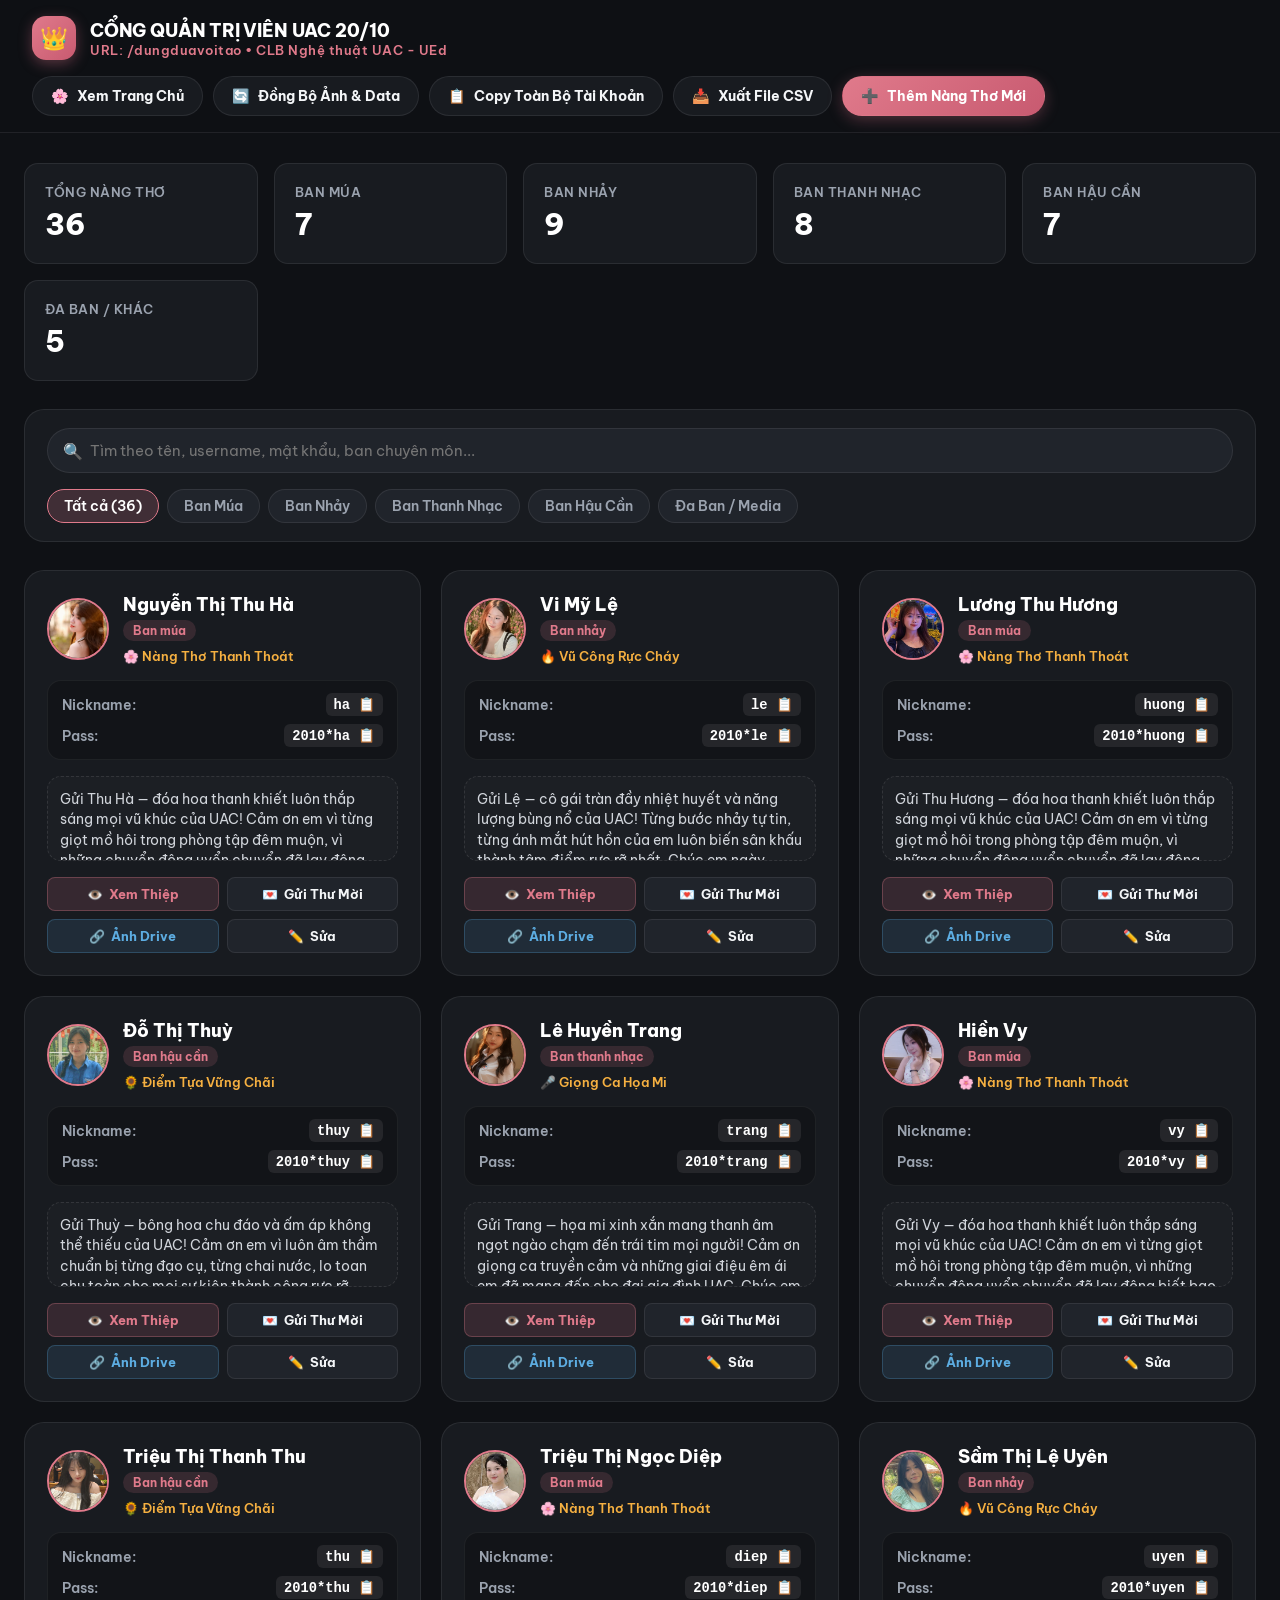
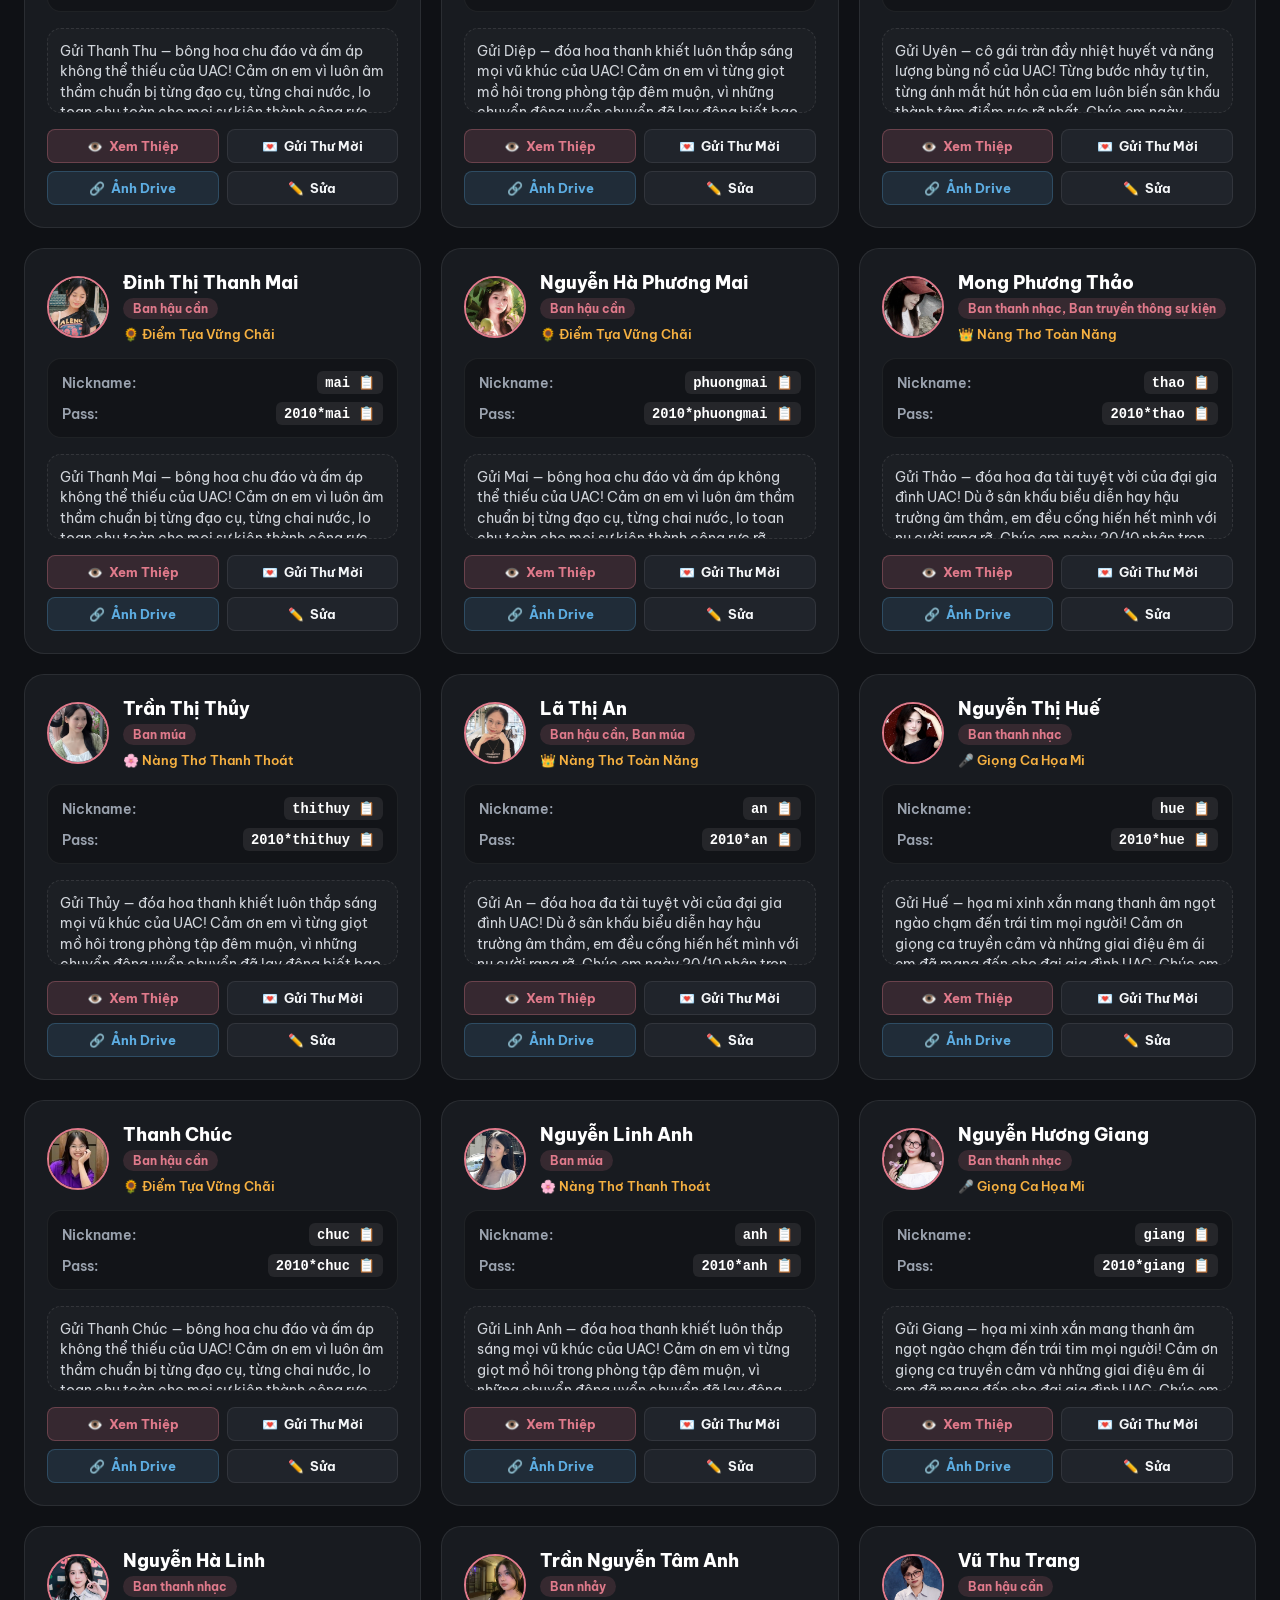
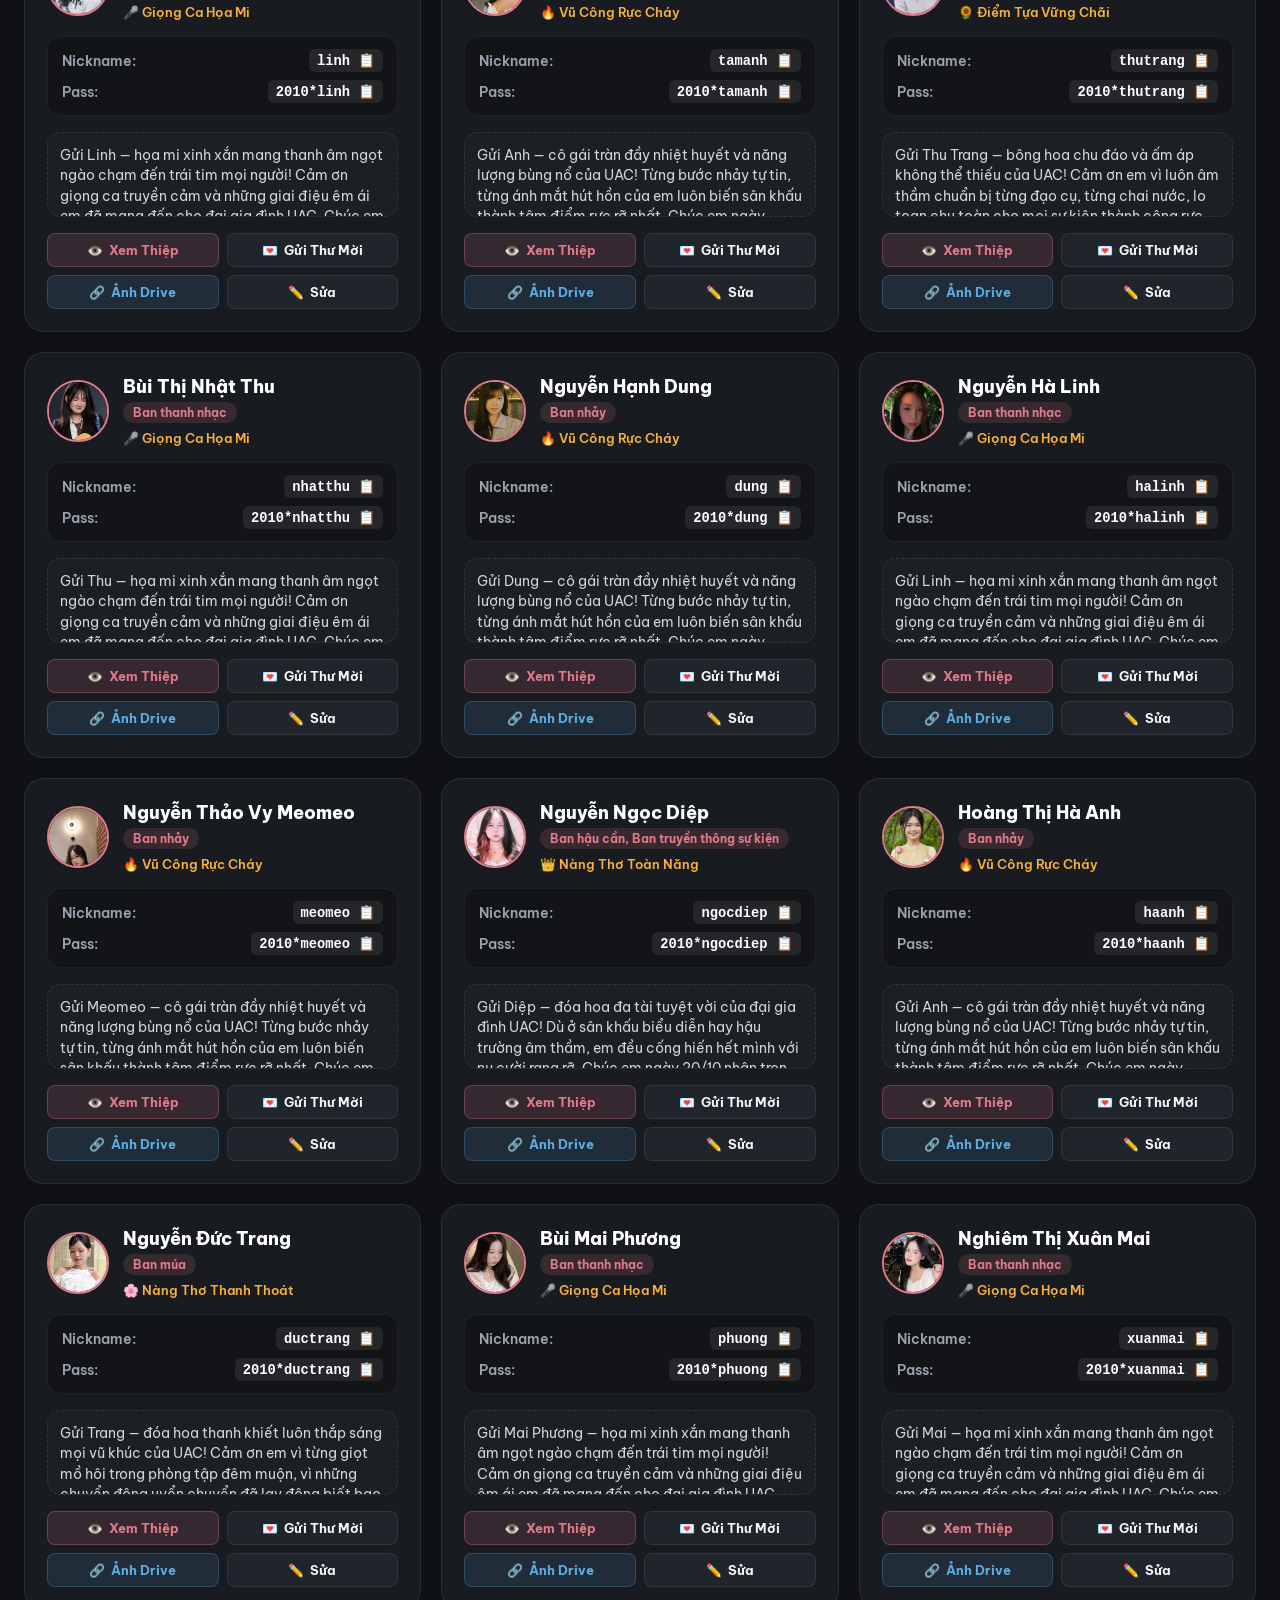
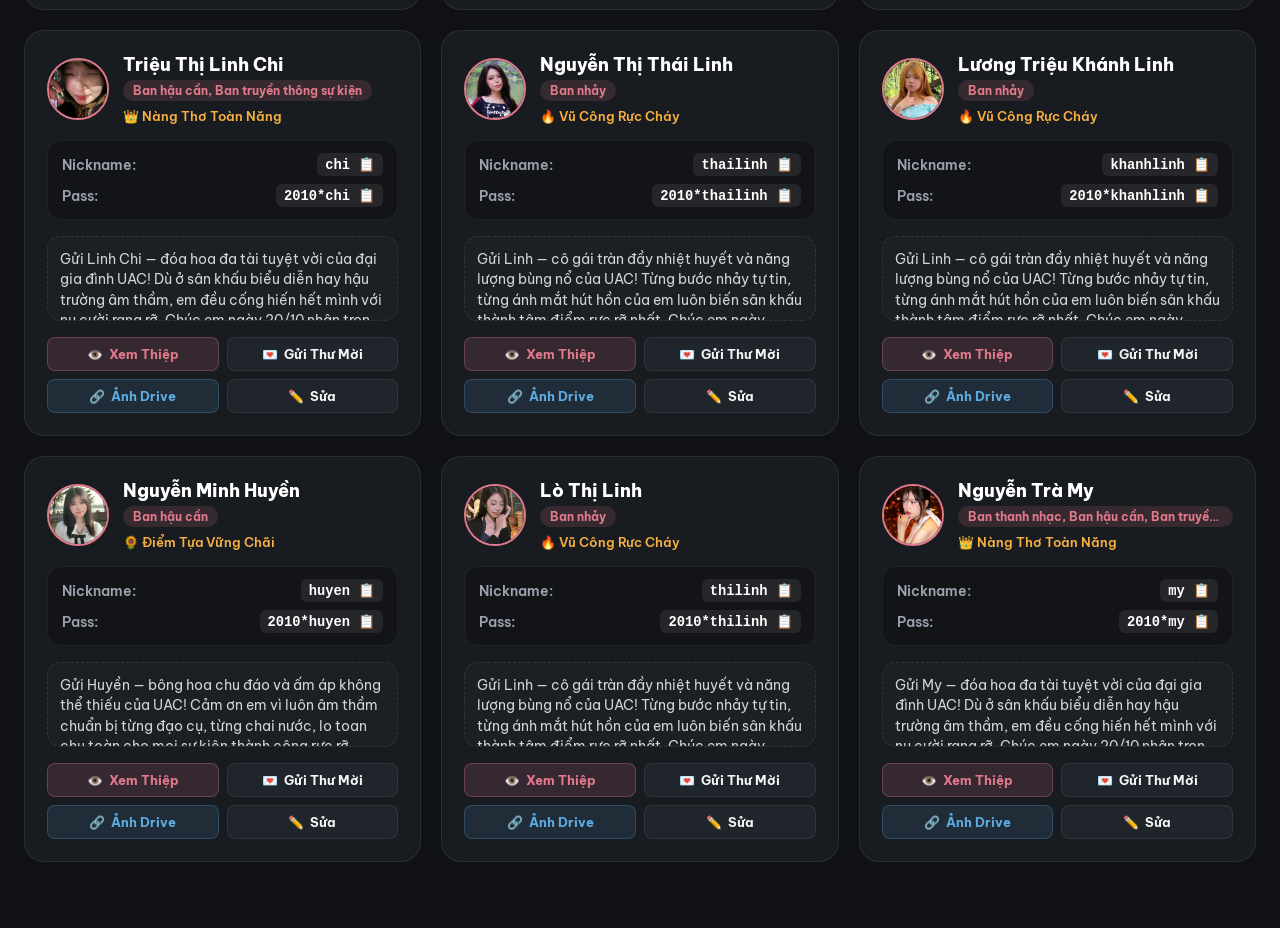
==== dungduavoitao/index.html @ bdd134ae "upload" ====
<!DOCTYPE html>
<html lang="vi">
<head>
  <meta charset="UTF-8">
  <meta name="viewport" content="width=device-width, initial-scale=1.0">
  <title>Admin Portal • Quản Lý Tài Khoản 20/10 UAC — /dungduavoitao 👑</title>
  
  <!-- Favicon -->
  <link rel="icon" href="data:image/svg+xml,<svg xmlns=%22http://www.w3.org/2000/svg%22 viewBox=%220 0 100 100%22><text y=%22.9em%22 font-size=%2290%22>👑</text></svg>">
  
  <!-- Fonts: Be Vietnam Pro & Plus Jakarta Sans -->
  <link rel="preconnect" href="https://fonts.googleapis.com">
  <link rel="preconnect" href="https://fonts.gstatic.com" crossorigin>
  <link href="https://fonts.googleapis.com/css2?family=Be+Vietnam+Pro:ital,wght@0,300;0,400;0,500;0,600;0,700;0,800;0,900;1,400;1,600&family=Plus+Jakarta+Sans:wght@300;400;500;600;700;800&display=swap" rel="stylesheet">
  
  <style>
    @font-face {
      font-family: 'Plus Jakarta Sans';
      font-style: normal;
      font-weight: 100 900;
      font-display: swap;
      src: url('/assets/fonts/PlusJakartaSans-Variable.ttf') format('truetype');
    }

    :root {
      --bg-body: #0F1115;
      --bg-surface: #181B20;
      --bg-card: #20242B;
      --bg-card-hover: #262B34;
      --border-color: rgba(255, 255, 255, 0.08);
      --border-focus: #E07A8B;
      
      --pink-primary: #E07A8B;
      --pink-hover: #D06577;
      --pink-light: #FCEBED;
      --rose-deep: #C85A70;
      --green-sprout: #88D49E;
      --gold: #F5B041;
      --blue-accent: #5DADE2;
      
      --text-main: #F4F6F8;
      --text-muted: #9BA3AF;
      --text-dark: #4A3E3D;
      
      --radius-sm: 8px;
      --radius-md: 14px;
      --radius-lg: 20px;
      --radius-full: 9999px;
      
      --shadow-card: 0 10px 25px -5px rgba(0, 0, 0, 0.3), 0 1px 3px rgba(0, 0, 0, 0.1);
      --transition: all 0.25s cubic-bezier(0.16, 1, 0.3, 1);
    }

    * {
      box-sizing: border-box;
      margin: 0;
      padding: 0;
      font-family: 'Be Vietnam Pro', 'Plus Jakarta Sans', sans-serif;
    }

    body {
      background-color: var(--bg-body);
      color: var(--text-main);
      min-height: 100vh;
      padding-bottom: 60px;
    }

    /* Top Navigation Bar */
    .admin-nav {
      position: sticky;
      top: 0;
      z-index: 100;
      background: rgba(15, 17, 21, 0.88);
      backdrop-filter: blur(16px);
      -webkit-backdrop-filter: blur(16px);
      border-bottom: 1px solid var(--border-color);
      padding: 16px 32px;
      display: flex;
      justify-content: space-between;
      align-items: center;
      flex-wrap: wrap;
      gap: 16px;
    }

    .brand-group {
      display: flex;
      align-items: center;
      gap: 14px;
    }

    .brand-badge {
      width: 44px;
      height: 44px;
      border-radius: var(--radius-md);
      background: linear-gradient(135deg, #E07A8B, #C85A70);
      display: flex;
      align-items: center;
      justify-content: center;
      font-size: 1.4rem;
      box-shadow: 0 4px 14px rgba(224, 122, 139, 0.35);
    }

    .brand-title {
      font-size: 1.15rem;
      font-weight: 800;
      letter-spacing: -0.01em;
      color: #FFFFFF;
    }

    .brand-route {
      font-size: 0.8rem;
      color: var(--pink-primary);
      font-weight: 600;
      letter-spacing: 0.5px;
    }

    .nav-actions {
      display: flex;
      align-items: center;
      gap: 10px;
      flex-wrap: wrap;
    }

    .btn {
      padding: 10px 18px;
      border-radius: var(--radius-full);
      font-size: 0.88rem;
      font-weight: 700;
      cursor: pointer;
      display: inline-flex;
      align-items: center;
      gap: 8px;
      border: 1px solid transparent;
      transition: var(--transition);
      text-decoration: none;
    }

    .btn-primary {
      background: linear-gradient(135deg, var(--pink-primary), var(--rose-deep));
      color: #FFFFFF;
      box-shadow: 0 4px 15px rgba(224, 122, 139, 0.3);
    }
    .btn-primary:hover {
      transform: translateY(-2px);
      box-shadow: 0 6px 20px rgba(224, 122, 139, 0.45);
    }

    .btn-secondary {
      background: var(--bg-surface);
      color: var(--text-main);
      border-color: var(--border-color);
    }
    .btn-secondary:hover {
      background: var(--bg-card);
      border-color: rgba(255, 255, 255, 0.2);
    }

    .btn-success {
      background: rgba(136, 212, 158, 0.15);
      color: var(--green-sprout);
      border-color: rgba(136, 212, 158, 0.35);
    }
    .btn-success:hover {
      background: rgba(136, 212, 158, 0.25);
    }

    /* Container */
    .container {
      max-width: 1400px;
      margin: 0 auto;
      padding: 30px 24px;
    }

    /* Stat Cards Banner */
    .stats-grid {
      display: grid;
      grid-template-columns: repeat(auto-fit, minmax(200px, 1fr));
      gap: 16px;
      margin-bottom: 28px;
    }

    .stat-card {
      background: var(--bg-surface);
      border: 1px solid var(--border-color);
      border-radius: var(--radius-md);
      padding: 20px;
      display: flex;
      flex-direction: column;
      gap: 6px;
      transition: var(--transition);
    }
    .stat-card:hover {
      border-color: rgba(224, 122, 139, 0.3);
      transform: translateY(-2px);
    }

    .stat-label {
      font-size: 0.82rem;
      font-weight: 600;
      color: var(--text-muted);
      text-transform: uppercase;
      letter-spacing: 0.5px;
    }

    .stat-value {
      font-size: 1.8rem;
      font-weight: 800;
      color: #FFFFFF;
    }

    /* Filter & Search Bar */
    .toolbar {
      background: var(--bg-surface);
      border: 1px solid var(--border-color);
      border-radius: var(--radius-lg);
      padding: 18px 22px;
      margin-bottom: 28px;
      display: flex;
      flex-direction: column;
      gap: 16px;
    }

    .toolbar-row {
      display: flex;
      gap: 16px;
      align-items: center;
      flex-wrap: wrap;
    }

    .search-box {
      flex: 1;
      min-width: 260px;
      position: relative;
    }

    .search-box input {
      width: 100%;
      background: var(--bg-card);
      border: 1px solid var(--border-color);
      padding: 12px 18px 12px 42px;
      border-radius: var(--radius-full);
      color: #FFFFFF;
      font-size: 0.95rem;
      outline: none;
      transition: var(--transition);
    }
    .search-box input:focus {
      border-color: var(--pink-primary);
      box-shadow: 0 0 0 3px rgba(224, 122, 139, 0.18);
    }
    .search-icon {
      position: absolute;
      left: 16px;
      top: 50%;
      transform: translateY(-50%);
      color: var(--text-muted);
    }

    .filter-pills {
      display: flex;
      gap: 8px;
      flex-wrap: wrap;
    }

    .filter-pill {
      background: var(--bg-card);
      border: 1px solid var(--border-color);
      color: var(--text-muted);
      padding: 7px 16px;
      border-radius: var(--radius-full);
      font-size: 0.85rem;
      font-weight: 600;
      cursor: pointer;
      transition: var(--transition);
    }
    .filter-pill:hover, .filter-pill.active {
      background: rgba(224, 122, 139, 0.2);
      border-color: var(--pink-primary);
      color: #FFFFFF;
    }

    /* Members Grid */
    .members-grid {
      display: grid;
      grid-template-columns: repeat(auto-fill, minmax(360px, 1fr));
      gap: 20px;
    }

    .member-card {
      background: var(--bg-surface);
      border: 1px solid var(--border-color);
      border-radius: var(--radius-lg);
      padding: 22px;
      display: flex;
      flex-direction: column;
      gap: 16px;
      transition: var(--transition);
      position: relative;
      overflow: hidden;
    }
    .member-card:hover {
      border-color: rgba(224, 122, 139, 0.35);
      background: var(--bg-card);
      transform: translateY(-3px);
      box-shadow: var(--shadow-card);
    }

    .card-top {
      display: flex;
      gap: 14px;
      align-items: center;
    }

    .member-avatar {
      width: 62px;
      height: 62px;
      border-radius: 50%;
      object-fit: cover;
      border: 2px solid var(--pink-primary);
      background: #252830;
      flex-shrink: 0;
    }

    .card-meta {
      flex: 1;
      min-width: 0;
    }

    .member-name {
      font-size: 1.1rem;
      font-weight: 800;
      color: #FFFFFF;
      white-space: nowrap;
      overflow: hidden;
      text-overflow: ellipsis;
    }

    .member-dept-tag {
      display: inline-block;
      font-size: 0.76rem;
      font-weight: 700;
      background: rgba(224, 122, 139, 0.15);
      color: var(--pink-primary);
      padding: 3px 10px;
      border-radius: var(--radius-full);
      margin-top: 4px;
      max-width: 100%;
      white-space: nowrap;
      overflow: hidden;
      text-overflow: ellipsis;
    }

    .member-badge-tag {
      font-size: 0.8rem;
      color: var(--gold);
      font-weight: 600;
      margin-top: 3px;
    }

    /* Account Credential Box */
    .cred-box {
      background: rgba(0, 0, 0, 0.25);
      border: 1px solid rgba(255, 255, 255, 0.06);
      border-radius: var(--radius-md);
      padding: 12px 14px;
      display: flex;
      flex-direction: column;
      gap: 8px;
    }

    .cred-row {
      display: flex;
      justify-content: space-between;
      align-items: center;
      font-size: 0.86rem;
    }

    .cred-label {
      color: var(--text-muted);
      font-weight: 600;
    }

    .cred-val {
      font-family: monospace;
      font-weight: 700;
      color: #FFFFFF;
      background: rgba(255, 255, 255, 0.08);
      padding: 3px 8px;
      border-radius: 6px;
      display: flex;
      align-items: center;
      gap: 6px;
      cursor: pointer;
    }
    .cred-val:hover {
      background: rgba(224, 122, 139, 0.25);
      color: var(--pink-primary);
    }

    /* Wish Box */
    .wish-box {
      font-size: 0.85rem;
      line-height: 1.5;
      color: #D1D5DB;
      background: rgba(255, 255, 255, 0.02);
      border: 1px dashed rgba(255, 255, 255, 0.1);
      border-radius: var(--radius-md);
      padding: 12px;
      max-height: 85px;
      overflow-y: auto;
    }

    /* Card Actions */
    .card-actions {
      display: grid;
      grid-template-columns: 1fr 1fr;
      gap: 8px;
      margin-top: auto;
    }

    .btn-action {
      padding: 8px 12px;
      border-radius: var(--radius-sm);
      font-size: 0.8rem;
      font-weight: 700;
      border: 1px solid var(--border-color);
      background: var(--bg-card);
      color: var(--text-main);
      cursor: pointer;
      display: flex;
      align-items: center;
      justify-content: center;
      gap: 6px;
      transition: var(--transition);
      text-decoration: none;
    }
    .btn-action:hover {
      border-color: rgba(255, 255, 255, 0.25);
      background: rgba(255, 255, 255, 0.08);
    }

    .btn-action-preview {
      background: rgba(224, 122, 139, 0.15);
      color: var(--pink-primary);
      border-color: rgba(224, 122, 139, 0.3);
    }
    .btn-action-preview:hover {
      background: rgba(224, 122, 139, 0.25);
    }

    .btn-action-drive {
      background: rgba(93, 173, 226, 0.12);
      color: var(--blue-accent);
      border-color: rgba(93, 173, 226, 0.25);
    }
    .btn-action-drive:hover {
      background: rgba(93, 173, 226, 0.25);
    }

    /* Modal Styling */
    .modal-backdrop {
      position: fixed;
      inset: 0;
      background: rgba(0, 0, 0, 0.75);
      backdrop-filter: blur(8px);
      z-index: 1000;
      display: none;
      align-items: center;
      justify-content: center;
      padding: 20px;
    }
    .modal-backdrop.active {
      display: flex;
    }

    .modal-content {
      background: var(--bg-surface);
      border: 1px solid var(--border-color);
      border-radius: var(--radius-lg);
      padding: 28px;
      max-width: 650px;
      width: 100%;
      max-height: 90vh;
      overflow-y: auto;
      box-shadow: 0 25px 60px rgba(0, 0, 0, 0.5);
    }

    .modal-header {
      display: flex;
      justify-content: space-between;
      align-items: center;
      margin-bottom: 20px;
      border-bottom: 1px solid var(--border-color);
      padding-bottom: 12px;
    }

    .modal-title {
      font-size: 1.25rem;
      font-weight: 800;
      color: #FFFFFF;
    }

    .modal-close {
      background: none;
      border: none;
      font-size: 1.5rem;
      color: var(--text-muted);
      cursor: pointer;
    }
    .modal-close:hover { color: #FFFFFF; }

    .form-group {
      margin-bottom: 16px;
    }

    .form-label {
      display: block;
      font-size: 0.85rem;
      font-weight: 700;
      color: var(--text-muted);
      margin-bottom: 6px;
    }

    .form-input, .form-textarea {
      width: 100%;
      background: var(--bg-card);
      border: 1px solid var(--border-color);
      padding: 10px 14px;
      border-radius: var(--radius-sm);
      color: #FFFFFF;
      font-size: 0.92rem;
      outline: none;
    }
    .form-input:focus, .form-textarea:focus {
      border-color: var(--pink-primary);
    }
    .form-textarea {
      min-height: 90px;
      resize: vertical;
    }

    .form-actions {
      display: flex;
      justify-content: flex-end;
      gap: 12px;
      margin-top: 24px;
    }

    /* Toast notification */
    .toast {
      position: fixed;
      bottom: 24px;
      right: 24px;
      background: #10B981;
      color: #FFFFFF;
      padding: 14px 22px;
      border-radius: var(--radius-full);
      font-weight: 700;
      font-size: 0.92rem;
      box-shadow: 0 10px 30px rgba(16, 185, 129, 0.4);
      display: flex;
      align-items: center;
      gap: 8px;
      z-index: 2000;
      transform: translateY(100px);
      opacity: 0;
      transition: all 0.3s cubic-bezier(0.34, 1.56, 0.64, 1);
    }
    .toast.active {
      transform: translateY(0);
      opacity: 1;
    }

    @media (max-width: 768px) {
      .admin-nav { padding: 16px; }
      .members-grid { grid-template-columns: 1fr; }
      .stats-grid { grid-template-columns: 1fr 1fr; }
    }
  </style>
</head>
<body>

  <!-- Top Admin Navbar -->
  <header class="admin-nav">
    <div class="brand-group">
      <div class="brand-badge">👑</div>
      <div>
        <div class="brand-title">CỔNG QUẢN TRỊ VIÊN UAC 20/10</div>
        <div class="brand-route">URL: /dungduavoitao • CLB Nghệ thuật UAC - UEd</div>
      </div>
    </div>

    <div class="nav-actions">
      <a href="/index.html" class="btn btn-secondary" target="_blank">
        <span>🌸</span> Xem Trang Chủ
      </a>
      <button class="btn btn-secondary" onclick="resetToOriginalData()" title="Lấy lại danh sách và ảnh chân dung mới nhất từ hệ thống">
        <span>🔄</span> Đồng Bộ Ảnh & Data
      </button>
      <button class="btn btn-secondary" id="btnExportAllMsgs">
        <span>📋</span> Copy Toàn Bộ Tài Khoản
      </button>
      <button class="btn btn-secondary" id="btnExportCSV">
        <span>📥</span> Xuất File CSV
      </button>
      <button class="btn btn-primary" id="btnAddNew">
        <span>➕</span> Thêm Nàng Thơ Mới
      </button>
    </div>
  </header>

  <!-- Main Container -->
  <main class="container">

    <!-- Stat Metrics -->
    <div class="stats-grid">
      <div class="stat-card">
        <span class="stat-label">Tổng Nàng Thơ</span>
        <span class="stat-value" id="statTotal">36</span>
      </div>
      <div class="stat-card">
        <span class="stat-label">Ban Múa</span>
        <span class="stat-value" id="statMua">0</span>
      </div>
      <div class="stat-card">
        <span class="stat-label">Ban Nhảy</span>
        <span class="stat-value" id="statNhay">0</span>
      </div>
      <div class="stat-card">
        <span class="stat-label">Ban Thanh Nhạc</span>
        <span class="stat-value" id="statNhac">0</span>
      </div>
      <div class="stat-card">
        <span class="stat-label">Ban Hậu Cần</span>
        <span class="stat-value" id="statHauCan">0</span>
      </div>
      <div class="stat-card">
        <span class="stat-label">Đa Ban / Khác</span>
        <span class="stat-value" id="statDaBan">0</span>
      </div>
    </div>

    <!-- Toolbar: Search & Filter -->
    <div class="toolbar">
      <div class="toolbar-row">
        <div class="search-box">
          <span class="search-icon">🔍</span>
          <input type="text" id="searchInput" placeholder="Tìm theo tên, username, mật khẩu, ban chuyên môn...">
        </div>
      </div>
      <div class="filter-pills" id="filterPills">
        <button class="filter-pill active" data-filter="all">Tất cả (<span id="pillCountAll">36</span>)</button>
        <button class="filter-pill" data-filter="múa">Ban Múa</button>
        <button class="filter-pill" data-filter="nhảy">Ban Nhảy</button>
        <button class="filter-pill" data-filter="thanh nhạc">Ban Thanh Nhạc</button>
        <button class="filter-pill" data-filter="hậu cần">Ban Hậu Cần</button>
        <button class="filter-pill" data-filter="đa ban">Đa Ban / Media</button>
      </div>
    </div>

    <!-- Member Cards Grid -->
    <div class="members-grid" id="membersGrid">
      <!-- Generated via JS -->
    </div>

  </main>

  <!-- Edit / Add Modal -->
  <div class="modal-backdrop" id="editModal">
    <div class="modal-content">
      <div class="modal-header">
        <h3 class="modal-title" id="modalTitle">Chỉnh Sửa Nàng Thơ</h3>
        <button class="modal-close" id="modalCloseBtn">&times;</button>
      </div>
      <form id="memberForm">
        <input type="hidden" id="editId">
        
        <div class="form-group">
          <label class="form-label">Họ và tên</label>
          <input type="text" class="form-input" id="editFullName" required>
        </div>

        <div class="form-group">
          <label class="form-label">Ban chuyên môn</label>
          <input type="text" class="form-input" id="editDept" required placeholder="Ví dụ: Ban múa, Ban nhảy...">
        </div>

        <div style="display: grid; grid-template-columns: 1fr 1fr; gap: 12px;">
          <div class="form-group">
            <label class="form-label">Tài khoản (Username)</label>
            <input type="text" class="form-input" id="editUsername" required>
          </div>
          <div class="form-group">
            <label class="form-label">Mật mã (Passcode)</label>
            <input type="text" class="form-input" id="editPassword" required>
          </div>
        </div>

        <div class="form-group">
          <label class="form-label">Danh hiệu / Badge</label>
          <input type="text" class="form-input" id="editBadge" required placeholder="Ví dụ: 🌸 Nàng Thơ Thanh Thoát">
        </div>

        <div class="form-group">
          <label class="form-label">Link ảnh đại diện (Ảnh hiển thị trên thiệp)</label>
          <input type="url" class="form-input" id="editPhoto" required>
        </div>

        <div class="form-group">
          <label class="form-label">Link ảnh Google Drive gốc (Form)</label>
          <input type="url" class="form-input" id="editDriveUrl">
        </div>

        <div class="form-group">
          <label class="form-label">Câu danh ngôn (Quote)</label>
          <input type="text" class="form-input" id="editQuote">
        </div>

        <div class="form-group">
          <label class="form-label">Tâm thư tri ân 20/10 riêng</label>
          <textarea class="form-textarea" id="editWish" required></textarea>
        </div>

        <div class="form-actions">
          <button type="button" class="btn btn-secondary" id="modalCancelBtn">Hủy</button>
          <button type="submit" class="btn btn-primary">Lưu Thay Đổi ✦</button>
        </div>
      </form>
    </div>
  </div>

  <!-- Toast Notification -->
  <div class="toast" id="toast">
    <span>✅</span> <span id="toastMsg">Đã sao chép thành công!</span>
  </div>

  <!-- Data Script -->
  <script src="/assets/js/data.js"></script>

  <!-- Admin Script -->
  <script>
    // Load members from localStorage or data.js
    function getStoredMembers() {
      let list = window.UAC_MEMBERS || [];
      try {
        const stored = localStorage.getItem('UAC_CUSTOM_MEMBERS');
        if (stored) {
          const parsed = JSON.parse(stored);
          if (Array.isArray(parsed) && parsed.length > 0) {
            // Auto sync fresh local photos from window.UAC_MEMBERS
            if (window.UAC_MEMBERS && window.UAC_MEMBERS.length > 0) {
              parsed.forEach(p => {
                const fresh = window.UAC_MEMBERS.find(m => m.id === p.id || m.username === p.username);
                if (fresh && fresh.photo) {
                  if (!p.photo || p.photo.includes('unsplash.com')) {
                    p.photo = fresh.photo;
                  }
                }
              });
            }
            return parsed;
          }
        }
      } catch (e) {}
      return list;
    }

    function saveStoredMembers(list) {
      localStorage.setItem('UAC_CUSTOM_MEMBERS', JSON.stringify(list));
      window.UAC_MEMBERS = list;
    }

    let members = getStoredMembers();
    let currentFilter = 'all';
    let searchQuery = '';

    // DOM Elements
    const membersGrid = document.getElementById('membersGrid');
    const searchInput = document.getElementById('searchInput');
    const filterPills = document.getElementById('filterPills');
    const toast = document.getElementById('toast');
    const toastMsg = document.getElementById('toastMsg');
    
    const editModal = document.getElementById('editModal');
    const memberForm = document.getElementById('memberForm');
    const modalTitle = document.getElementById('modalTitle');
    const modalCloseBtn = document.getElementById('modalCloseBtn');
    const modalCancelBtn = document.getElementById('modalCancelBtn');

    const btnAddNew = document.getElementById('btnAddNew');
    const btnExportAllMsgs = document.getElementById('btnExportAllMsgs');
    const btnExportCSV = document.getElementById('btnExportCSV');

    // Stats Elements
    const statTotal = document.getElementById('statTotal');
    const statMua = document.getElementById('statMua');
    const statNhay = document.getElementById('statNhay');
    const statNhac = document.getElementById('statNhac');
    const statHauCan = document.getElementById('statHauCan');
    const statDaBan = document.getElementById('statDaBan');
    const pillCountAll = document.getElementById('pillCountAll');

    function showToast(msg) {
      toastMsg.textContent = msg;
      toast.classList.add('active');
      setTimeout(() => {
        toast.classList.remove('active');
      }, 2500);
    }

    function updateStats() {
      statTotal.textContent = members.length;
      pillCountAll.textContent = members.length;

      let mua = 0, nhay = 0, nhac = 0, haucan = 0, daban = 0;
      members.forEach(m => {
        const d = (m.department || '').toLowerCase();
        if (d.includes(',') || d.split('ban').length > 2) {
          daban++;
        } else if (d.includes('múa')) {
          mua++;
        } else if (d.includes('nhảy')) {
          nhay++;
        } else if (d.includes('thanh nhạc') || d.includes('nhạc')) {
          nhac++;
        } else if (d.includes('hậu cần')) {
          haucan++;
        } else {
          daban++;
        }
      });

      statMua.textContent = mua;
      statNhay.textContent = nhay;
      statNhac.textContent = nhac;
      statHauCan.textContent = haucan;
      statDaBan.textContent = daban;
    }

    function renderGrid() {
      updateStats();

      const filtered = members.filter(m => {
        // Department filter
        const d = (m.department || '').toLowerCase();
        let matchDept = true;
        if (currentFilter === 'múa') matchDept = d.includes('múa');
        else if (currentFilter === 'nhảy') matchDept = d.includes('nhảy');
        else if (currentFilter === 'thanh nhạc') matchDept = d.includes('thanh nhạc') || d.includes('nhạc');
        else if (currentFilter === 'hậu cần') matchDept = d.includes('hậu cần');
        else if (currentFilter === 'đa ban') matchDept = d.includes(',') || d.includes('truyền thông') || d.split('ban').length > 2;

        // Search query
        let matchSearch = true;
        if (searchQuery) {
          const q = searchQuery.toLowerCase();
          matchSearch = (m.fullName || '').toLowerCase().includes(q) ||
                        (m.username || '').toLowerCase().includes(q) ||
                        (m.department || '').toLowerCase().includes(q) ||
                        (m.password || '').toLowerCase().includes(q);
        }

        return matchDept && matchSearch;
      });

      if (filtered.length === 0) {
        membersGrid.innerHTML = `
          <div style="grid-column: 1 / -1; text-align: center; padding: 60px; color: var(--text-muted);">
            <h3>Không tìm thấy thành viên nào phù hợp</h3>
            <p>Vui lòng thử tìm kiếm với từ khóa khác.</p>
          </div>
        `;
        return;
      }

      membersGrid.innerHTML = filtered.map(m => {
        let photoSrc = m.photo || '';
        if (photoSrc && !photoSrc.startsWith('http')) {
          photoSrc = photoSrc.startsWith('/') ? photoSrc : '/' + photoSrc;
        }
        return `
          <div class="member-card" data-id="${m.id}">
            <div class="card-top">
              <img src="${photoSrc}" class="member-avatar" alt="${m.fullName}" onerror="this.src='https://images.unsplash.com/photo-1534528741775-53994a69daeb?auto=format&fit=crop&w=400&q=80'">
              <div class="card-meta">
                <div class="member-name" title="${m.fullName}">${m.fullName}</div>
                <div class="member-dept-tag">${m.department}</div>
                <div class="member-badge-tag">${m.badge || ''}</div>
              </div>
            </div>

            <!-- Credentials Box -->
            <div class="cred-box">
              <div class="cred-row">
                <span class="cred-label">Nickname:</span>
                <span class="cred-val" onclick="copyText('${m.username}', 'Đã copy nickname: ${m.username}')" title="Bấm để copy">
                  ${m.username} 📋
                </span>
              </div>
              <div class="cred-row">
                <span class="cred-label">Pass:</span>
                <span class="cred-val" onclick="copyText('${m.password}', 'Đã copy pass: ${m.password}')" title="Bấm để copy">
                  ${m.password} 📋
                </span>
              </div>
            </div>

            <!-- Wish Snippet -->
            <div class="wish-box" title="${m.personalWish || ''}">
              ${m.personalWish || 'Chưa có lời chúc riêng.'}
            </div>

            <!-- Action Buttons -->
            <div class="card-actions">
              <a href="/index.html?user=${m.username}&pass=${m.password}" target="_blank" class="btn-action btn-action-preview" title="Xem thiệp cá nhân hóa của thành viên này">
                <span>👁️</span> Xem Thiệp
              </a>
              <button class="btn-action" onclick="copyInviteMessage('${m.id}')" title="Copy tin nhắn mời kèm tài khoản để gửi">
                <span>💌</span> Gửi Thư Mời
              </button>
              ${m.driveUrl ? `
                <a href="${m.driveUrl}" target="_blank" class="btn-action btn-action-drive" title="Mở ảnh Google Drive gốc">
                  <span>🔗</span> Ảnh Drive
                </a>
              ` : `<span></span>`}
              <button class="btn-action" onclick="openEditModal('${m.id}')" title="Chỉnh sửa thông tin">
                <span>✏️</span> Sửa
              </button>
            </div>
          </div>
        `;
      }).join('');
    }

    // Copy to clipboard helper
    window.copyText = function(text, successMsg) {
      navigator.clipboard.writeText(text).then(() => {
        showToast(successMsg || 'Đã sao chép vào bộ nhớ tạm!');
      }).catch(() => {
        const ta = document.createElement('textarea');
        ta.value = text;
        document.body.appendChild(ta);
        ta.select();
        document.execCommand('copy');
        document.body.removeChild(ta);
        showToast(successMsg || 'Đã sao chép vào bộ nhớ tạm!');
      });
    };

    // Copy personalized invitation message
    window.copyInviteMessage = function(id) {
      const m = members.find(x => String(x.id) === String(id));
      if (!m) return;
      const origin = window.location.origin;
      const msg = `🎁 Thân gửi ${m.fullName}!
Món quà 20/10 bí mật từ các chàng trai CLB Nghệ thuật UAC - UEd dành riêng tặng bạn đã sẵn sàng tại:
👉 ${origin}/index.html

👤 Nickname: ${m.username}
🔑 Pass: ${m.password}

Chúc bạn một ngày 20/10 thật rực rỡ, ngọt ngào và hạnh phúc ngập tràn! 🌸✨`;
      copyText(msg, `Đã copy tin nhắn gửi cho ${m.fullName}!`);
    };

    // Reset and sync with system data
    window.resetToOriginalData = function() {
      if (confirm('Bạn có muốn đồng bộ lại danh sách và ảnh chân dung mới nhất từ hệ thống không?')) {
        localStorage.removeItem('UAC_CUSTOM_MEMBERS');
        members = [...(window.UAC_MEMBERS || [])];
        renderGrid();
        showToast('Đã đồng bộ toàn bộ ảnh chân dung và tài khoản mới nhất!');
      }
    };

    // Copy ALL 36 accounts formatted
    btnExportAllMsgs.addEventListener('click', () => {
      const origin = window.location.origin;
      let allText = `🌸 DANH SÁCH TÀI KHOẢN 20/10 CLB NGHỆ THUẬT UAC - UEd 🌸\nTổng số: ${members.length} thành viên\nLink: ${origin}/index.html\n\n`;
      members.forEach((m, i) => {
        allText += `${i + 1}. ${m.fullName} (${m.department})\n`;
        allText += `   👤 Nickname: ${m.username} | 🔑 Pass: ${m.password}\n\n`;
      });
      copyText(allText, `Đã sao chép toàn bộ ${members.length} tài khoản thành viên!`);
    });

    // Export CSV
    btnExportCSV.addEventListener('click', () => {
      let csv = 'ID,Ho_Va_Ten,Ban,Tai_Khoan,Mat_Khau,Danh_Hieu,Link_Drive,Link_Photo\n';
      members.forEach(m => {
        const row = [
          m.id,
          `"${(m.fullName || '').replace(/"/g, '""')}"`,
          `"${(m.department || '').replace(/"/g, '""')}"`,
          m.username,
          m.password,
          `"${(m.badge || '').replace(/"/g, '""')}"`,
          `"${m.driveUrl || ''}"`,
          `"${m.photo || ''}"`
        ];
        csv += row.join(',') + '\n';
      });

      const blob = new Blob(["\uFEFF" + csv], { type: 'text/csv;charset=utf-8;' });
      const url = URL.createObjectURL(blob);
      const a = document.createElement('a');
      a.href = url;
      a.download = `Danh_Sach_Tai_Khoan_UAC_2010.csv`;
      document.body.appendChild(a);
      a.click();
      document.body.removeChild(a);
      showToast('Đã xuất file CSV thành công!');
    });

    // Filter Pills
    filterPills.addEventListener('click', (e) => {
      const pill = e.target.closest('.filter-pill');
      if (!pill) return;
      document.querySelectorAll('.filter-pill').forEach(p => p.classList.remove('active'));
      pill.classList.add('active');
      currentFilter = pill.getAttribute('data-filter');
      renderGrid();
    });

    // Search Input
    searchInput.addEventListener('input', (e) => {
      searchQuery = e.target.value.trim();
      renderGrid();
    });

    // Modal Handlers
    window.openEditModal = function(id) {
      const m = members.find(x => String(x.id) === String(id));
      if (!m) return;
      document.getElementById('editId').value = m.id;
      document.getElementById('editFullName').value = m.fullName || '';
      document.getElementById('editDept').value = m.department || '';
      document.getElementById('editUsername').value = m.username || '';
      document.getElementById('editPassword').value = m.password || '';
      document.getElementById('editBadge').value = m.badge || '';
      document.getElementById('editPhoto').value = m.photo || '';
      document.getElementById('editDriveUrl').value = m.driveUrl || '';
      document.getElementById('editQuote').value = m.quotes || '';
      document.getElementById('editWish').value = m.personalWish || '';
      
      modalTitle.textContent = `Chỉnh Sửa: ${m.fullName}`;
      editModal.classList.add('active');
    };

    btnAddNew.addEventListener('click', () => {
      document.getElementById('editId').value = '';
      memberForm.reset();
      document.getElementById('editPassword').value = '2010*uac';
      document.getElementById('editBadge').value = '🌸 Nàng Thơ UAC';
      document.getElementById('editPhoto').value = 'https://images.unsplash.com/photo-1534528741775-53994a69daeb?auto=format&fit=crop&w=800&q=80';
      document.getElementById('editWish').value = 'Chúc bạn ngày 20/10 ngập tràn niềm vui, luôn rạng rỡ xinh đẹp và tự tin tỏa sáng dưới mái nhà CLB Nghệ thuật UAC - UEd nhé! 💖✨';
      
      modalTitle.textContent = 'Thêm Nàng Thơ Mới ✦';
      editModal.classList.add('active');
    });

    modalCloseBtn.addEventListener('click', () => editModal.classList.remove('active'));
    modalCancelBtn.addEventListener('click', () => editModal.classList.remove('active'));

    memberForm.addEventListener('submit', (e) => {
      e.preventDefault();
      const id = document.getElementById('editId').value;
      const fullName = document.getElementById('editFullName').value.trim();
      const department = document.getElementById('editDept').value.trim();
      const username = document.getElementById('editUsername').value.trim().toLowerCase();
      const password = document.getElementById('editPassword').value.trim();
      const badge = document.getElementById('editBadge').value.trim();
      const photo = document.getElementById('editPhoto').value.trim();
      const driveUrl = document.getElementById('editDriveUrl').value.trim();
      const quotes = document.getElementById('editQuote').value.trim();
      const personalWish = document.getElementById('editWish').value.trim();

      if (id) {
        // Edit existing
        const idx = members.findIndex(x => String(x.id) === String(id));
        if (idx !== -1) {
          members[idx] = {
            ...members[idx],
            fullName,
            department,
            username,
            password,
            badge,
            photo,
            driveUrl,
            quotes,
            personalWish
          };
          showToast(`Đã cập nhật thông tin của ${fullName}!`);
        }
      } else {
        // Add new
        const newId = members.length > 0 ? Math.max(...members.map(x => x.id || 0)) + 1 : 1;
        members.push({
          id: newId,
          fullName,
          department,
          username,
          password,
          badge,
          photo,
          driveUrl,
          quotes,
          personalWish
        });
        showToast(`Đã thêm thành viên mới: ${fullName}!`);
      }

      saveStoredMembers(members);
      editModal.classList.remove('active');
      renderGrid();
    });

    // Initial render
    renderGrid();
  </script>
</body>
</html>
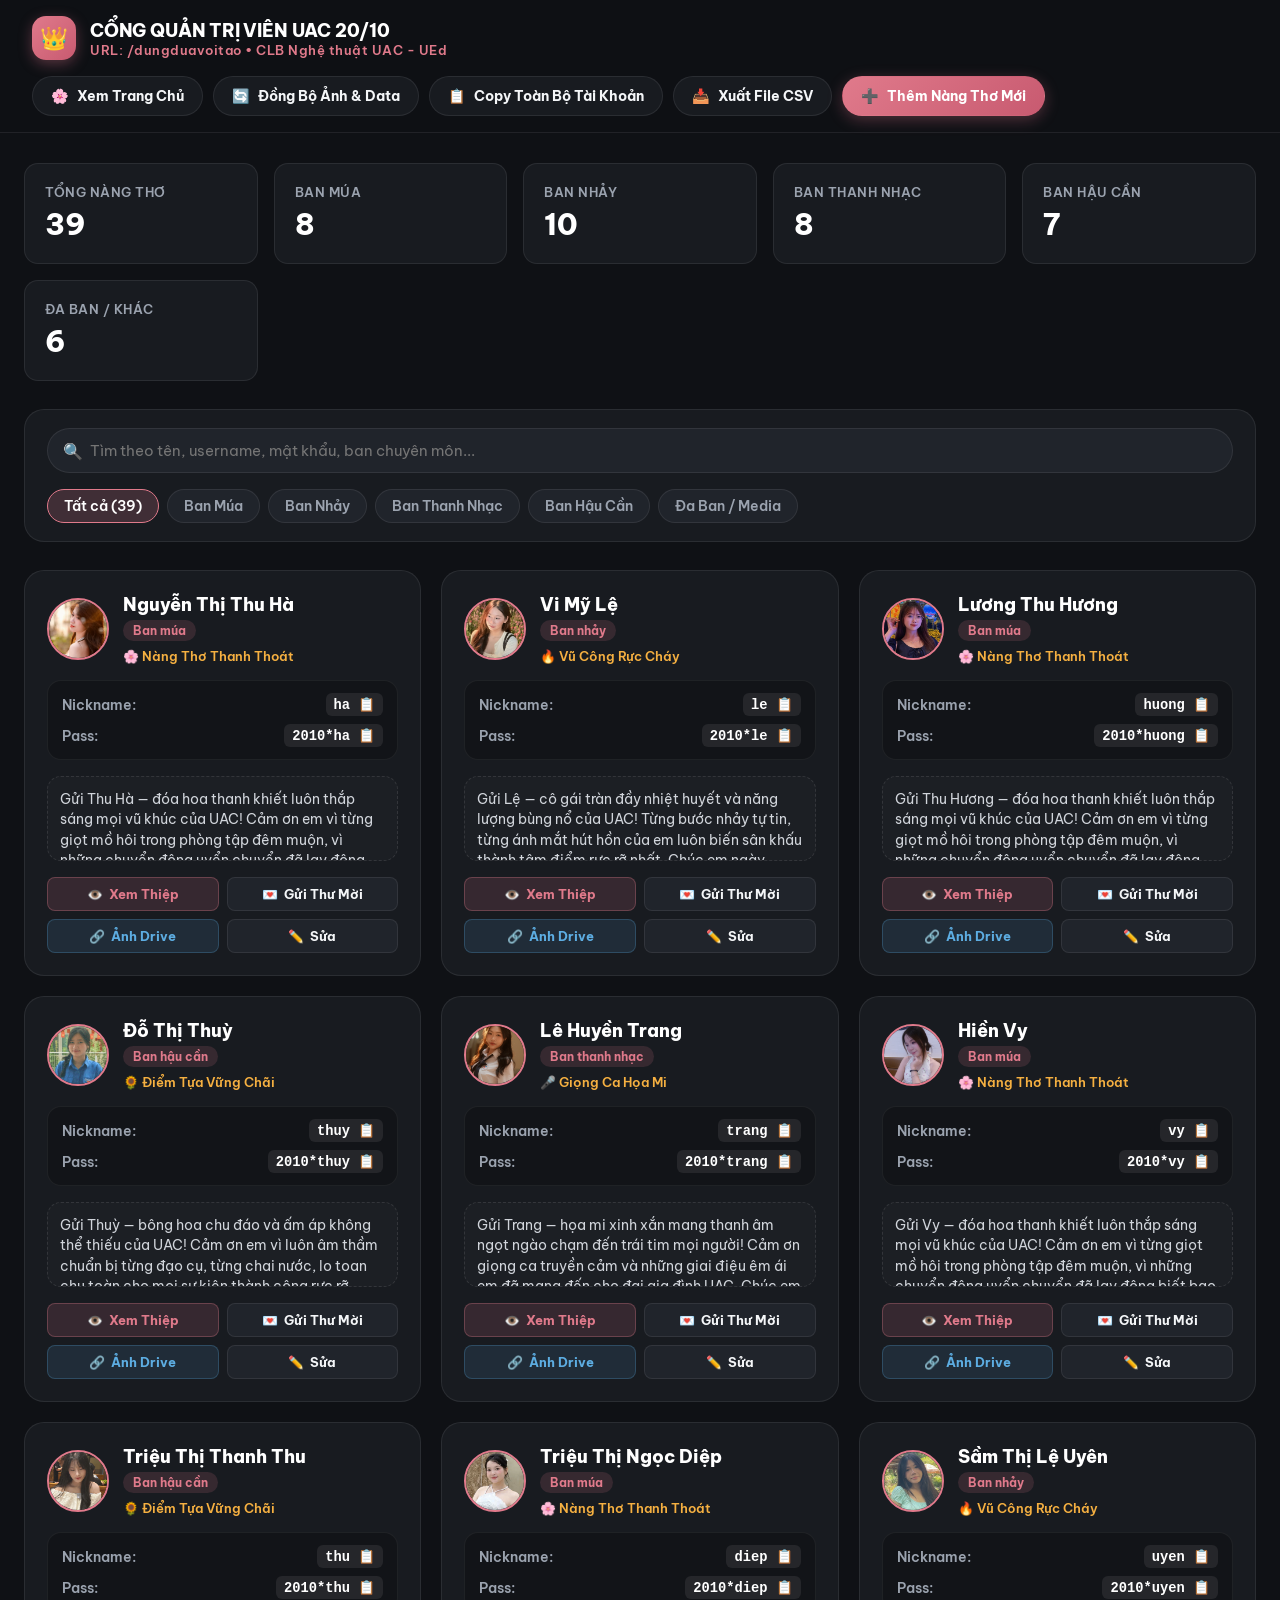
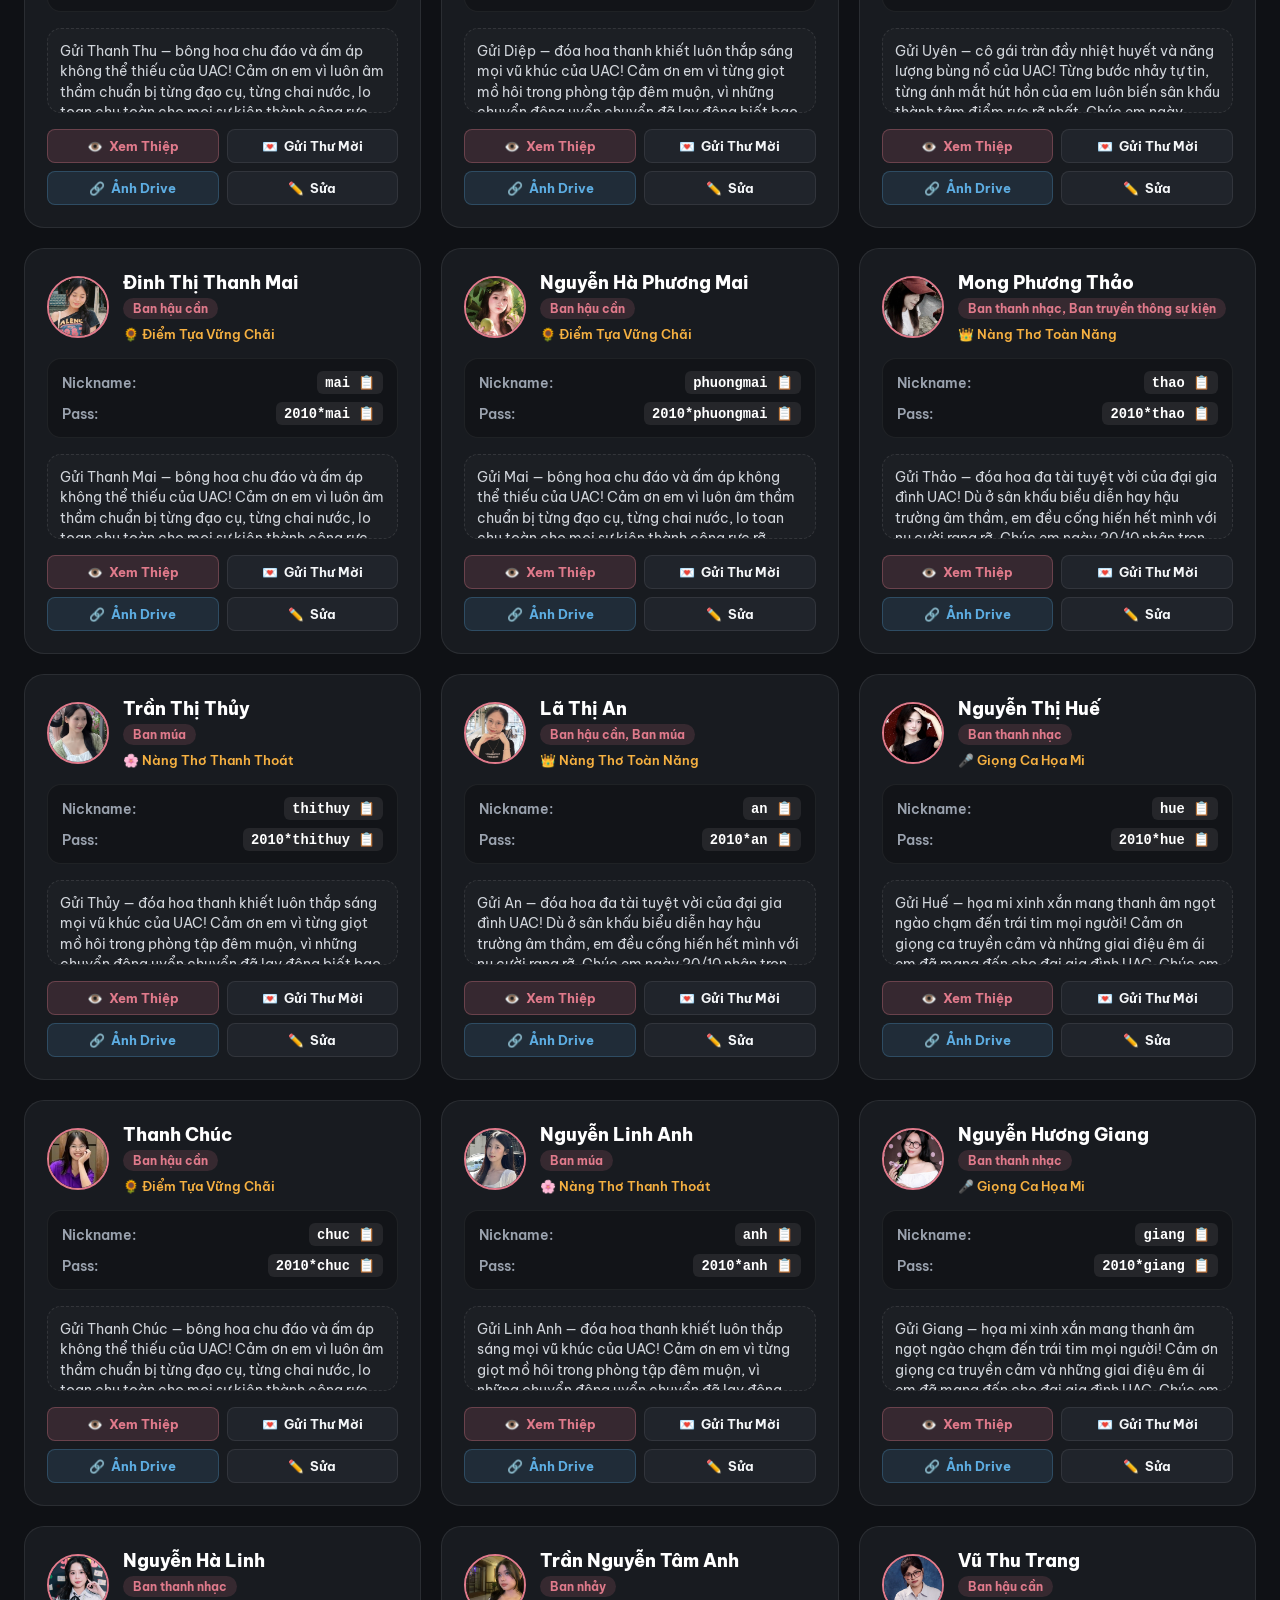
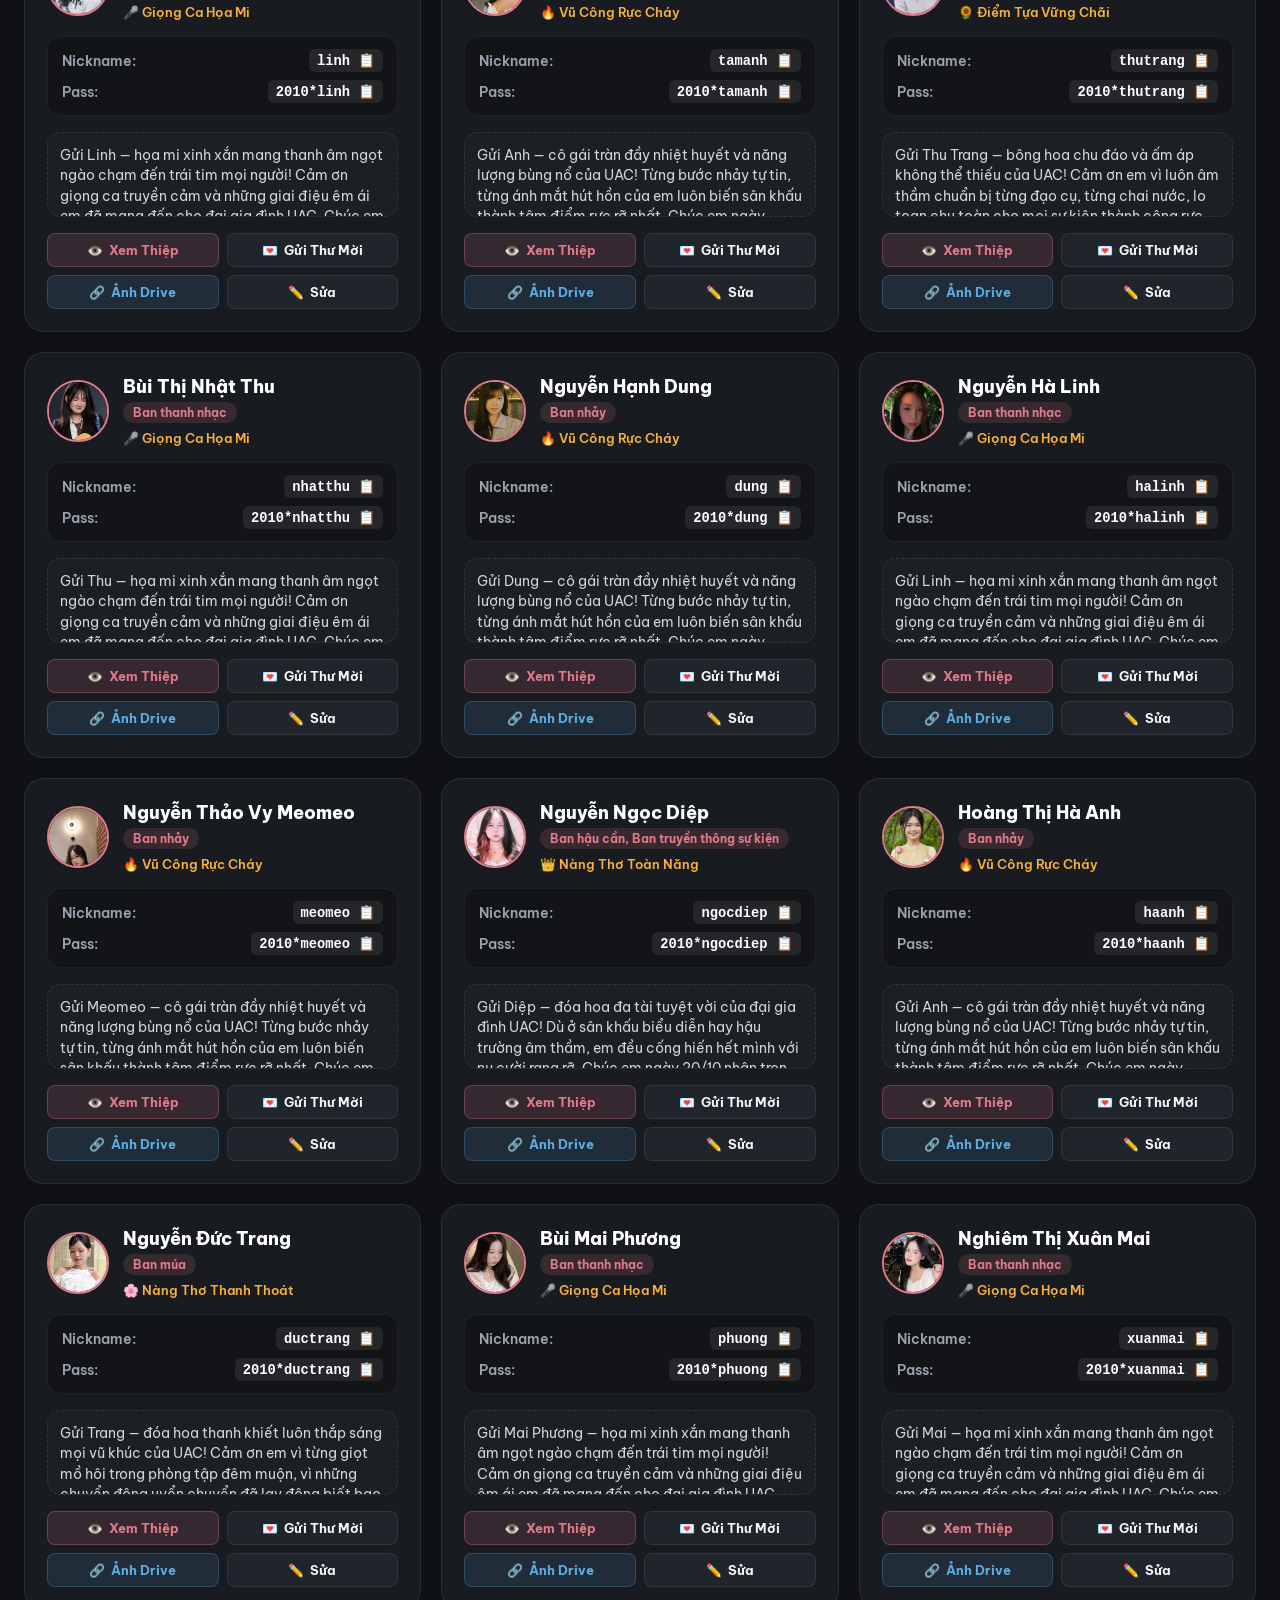
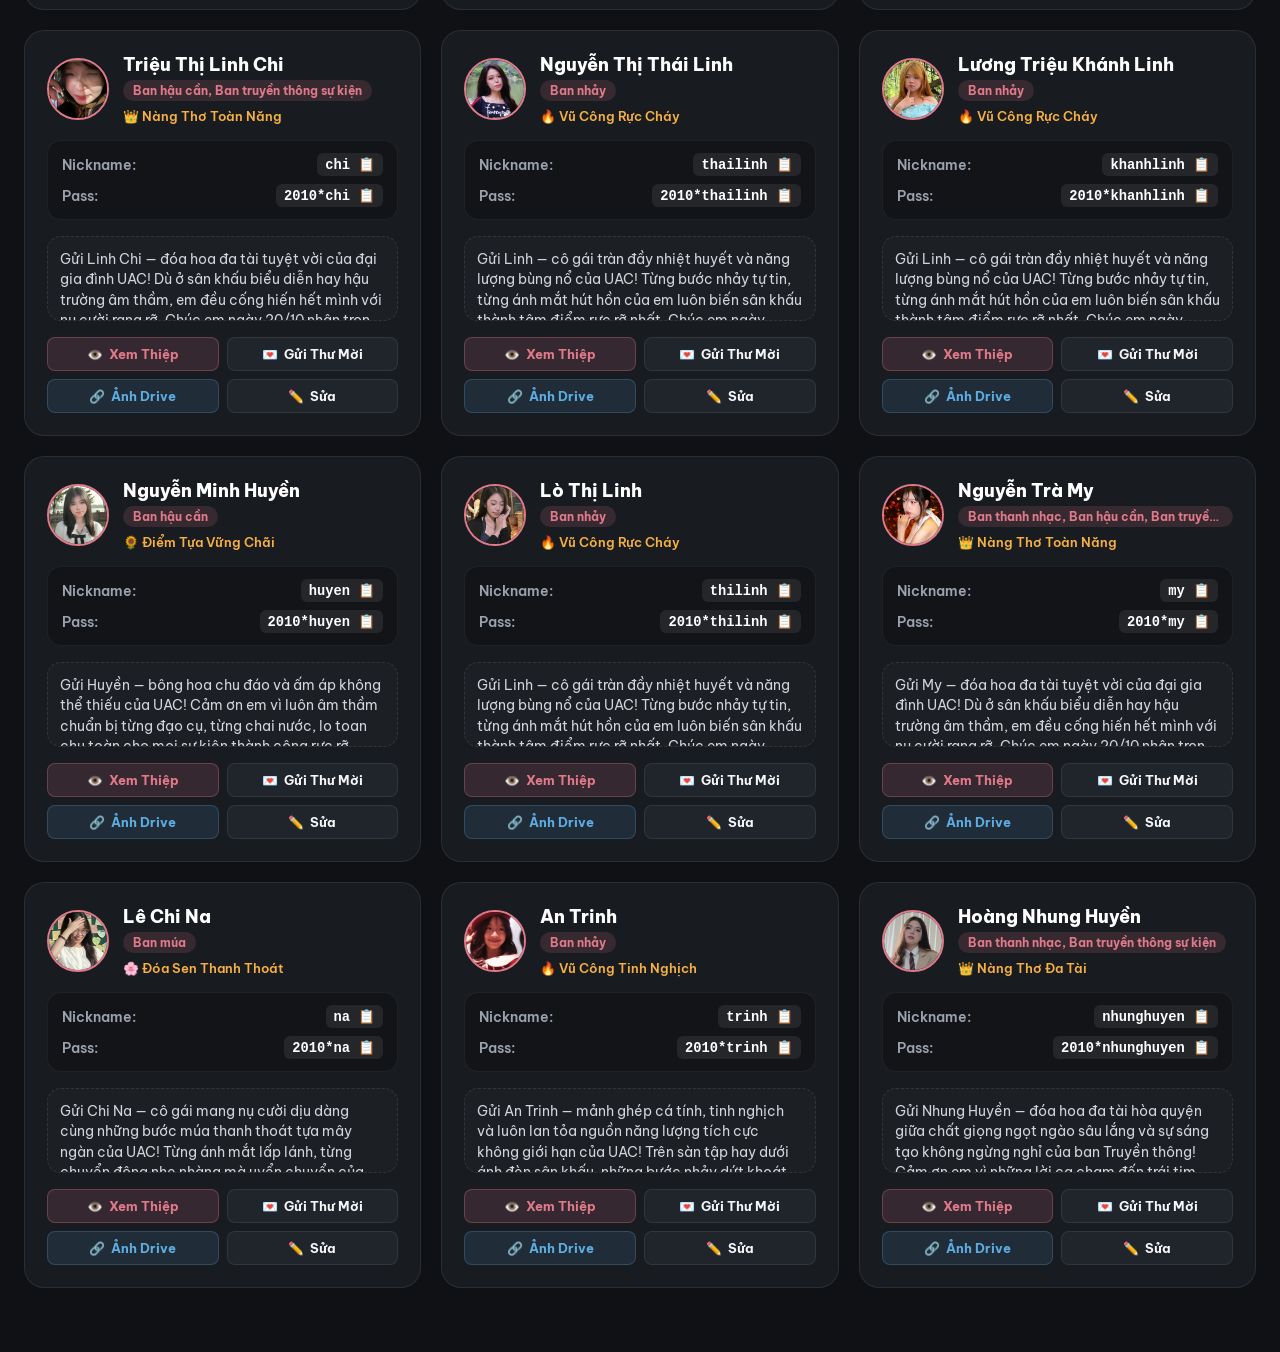
==== commit 849e2086: "update mobile ver" ====
--- a/dungduavoitao/index.html
+++ b/dungduavoitao/index.html
@@ -4,6 +4,13 @@
   <meta charset="UTF-8">
   <meta name="viewport" content="width=device-width, initial-scale=1.0">
   <title>Admin Portal • Quản Lý Tài Khoản 20/10 UAC — /dungduavoitao 👑</title>
+  <meta name="description" content="Cổng quản trị bí mật cấp phát nickname, pass và link thiệp 20/10 cho các chàng trai UAC Art Club">
+
+  <!-- Open Graph -->
+  <meta property="og:type" content="website">
+  <meta property="og:title" content="Admin Portal • Quản Lý Tài Khoản 20/10 UAC 👑">
+  <meta property="og:description" content="Cổng quản trị bí mật cấp phát nickname, pass và link thiệp 20/10 cho các chàng trai UAC Art Club">
+  <meta property="og:image" content="/assets/images/preview_web.png">
   
   <!-- Favicon -->
   <link rel="icon" href="data:image/svg+xml,<svg xmlns=%22http://www.w3.org/2000/svg%22 viewBox=%220 0 100 100%22><text y=%22.9em%22 font-size=%2290%22>👑</text></svg>">
@@ -702,13 +709,13 @@
         </div>
 
         <div class="form-group">
-          <label class="form-label">Link ảnh đại diện (Ảnh hiển thị trên thiệp)</label>
-          <input type="url" class="form-input" id="editPhoto" required>
+          <label class="form-label">Link ảnh đại diện (Đường dẫn local hoặc URL)</label>
+          <input type="text" class="form-input" id="editPhoto" required placeholder="Ví dụ: assets/photos/my.jpg">
         </div>
 
         <div class="form-group">
           <label class="form-label">Link ảnh Google Drive gốc (Form)</label>
-          <input type="url" class="form-input" id="editDriveUrl">
+          <input type="text" class="form-input" id="editDriveUrl" placeholder="Ví dụ: https://drive.google.com/...">
         </div>
 
         <div class="form-group">
@@ -734,29 +741,43 @@
     <span>✅</span> <span id="toastMsg">Đã sao chép thành công!</span>
   </div>
 
-  <!-- Data Script -->
-  <script src="/assets/js/data.js"></script>
+  <!-- Data Script with cache buster -->
+  <script src="../assets/js/data.js?v=20118"></script>
 
   <!-- Admin Script -->
   <script>
-    // Load members from localStorage or data.js
+    // Load members from localStorage or data.js with auto-merge for new members
     function getStoredMembers() {
       let list = window.UAC_MEMBERS || [];
       try {
         const stored = localStorage.getItem('UAC_CUSTOM_MEMBERS');
         if (stored) {
-          const parsed = JSON.parse(stored);
+          let parsed = JSON.parse(stored);
           if (Array.isArray(parsed) && parsed.length > 0) {
-            // Auto sync fresh local photos from window.UAC_MEMBERS
+            // Auto sync fresh data & photos from window.UAC_MEMBERS
             if (window.UAC_MEMBERS && window.UAC_MEMBERS.length > 0) {
               parsed.forEach(p => {
                 const fresh = window.UAC_MEMBERS.find(m => m.id === p.id || m.username === p.username);
-                if (fresh && fresh.photo) {
-                  if (!p.photo || p.photo.includes('unsplash.com')) {
+                if (fresh) {
+                  if (fresh.photo && (!p.photo || p.photo.includes('unsplash.com'))) {
                     p.photo = fresh.photo;
+                  }
+                  if (fresh.personalWish && (!p.personalWish || p.personalWish.length < 15)) {
+                    p.personalWish = fresh.personalWish;
+                    p.quotes = fresh.quotes;
                   }
                 }
               });
+
+              // Auto merge any new members from window.UAC_MEMBERS that are missing in parsed
+              window.UAC_MEMBERS.forEach(wm => {
+                const exists = parsed.some(pm => pm.id === wm.id || pm.username === wm.username);
+                if (!exists) {
+                  parsed.push(wm);
+                }
+              });
+
+              localStorage.setItem('UAC_CUSTOM_MEMBERS', JSON.stringify(parsed));
             }
             return parsed;
           }
@@ -1052,7 +1073,7 @@
       memberForm.reset();
       document.getElementById('editPassword').value = '2010*uac';
       document.getElementById('editBadge').value = '🌸 Nàng Thơ UAC';
-      document.getElementById('editPhoto').value = 'https://images.unsplash.com/photo-1534528741775-53994a69daeb?auto=format&fit=crop&w=800&q=80';
+      document.getElementById('editPhoto').value = 'assets/photos/ha.jpg';
       document.getElementById('editWish').value = 'Chúc bạn ngày 20/10 ngập tràn niềm vui, luôn rạng rỡ xinh đẹp và tự tin tỏa sáng dưới mái nhà CLB Nghệ thuật UAC - UEd nhé! 💖✨';
       
       modalTitle.textContent = 'Thêm Nàng Thơ Mới ✦';
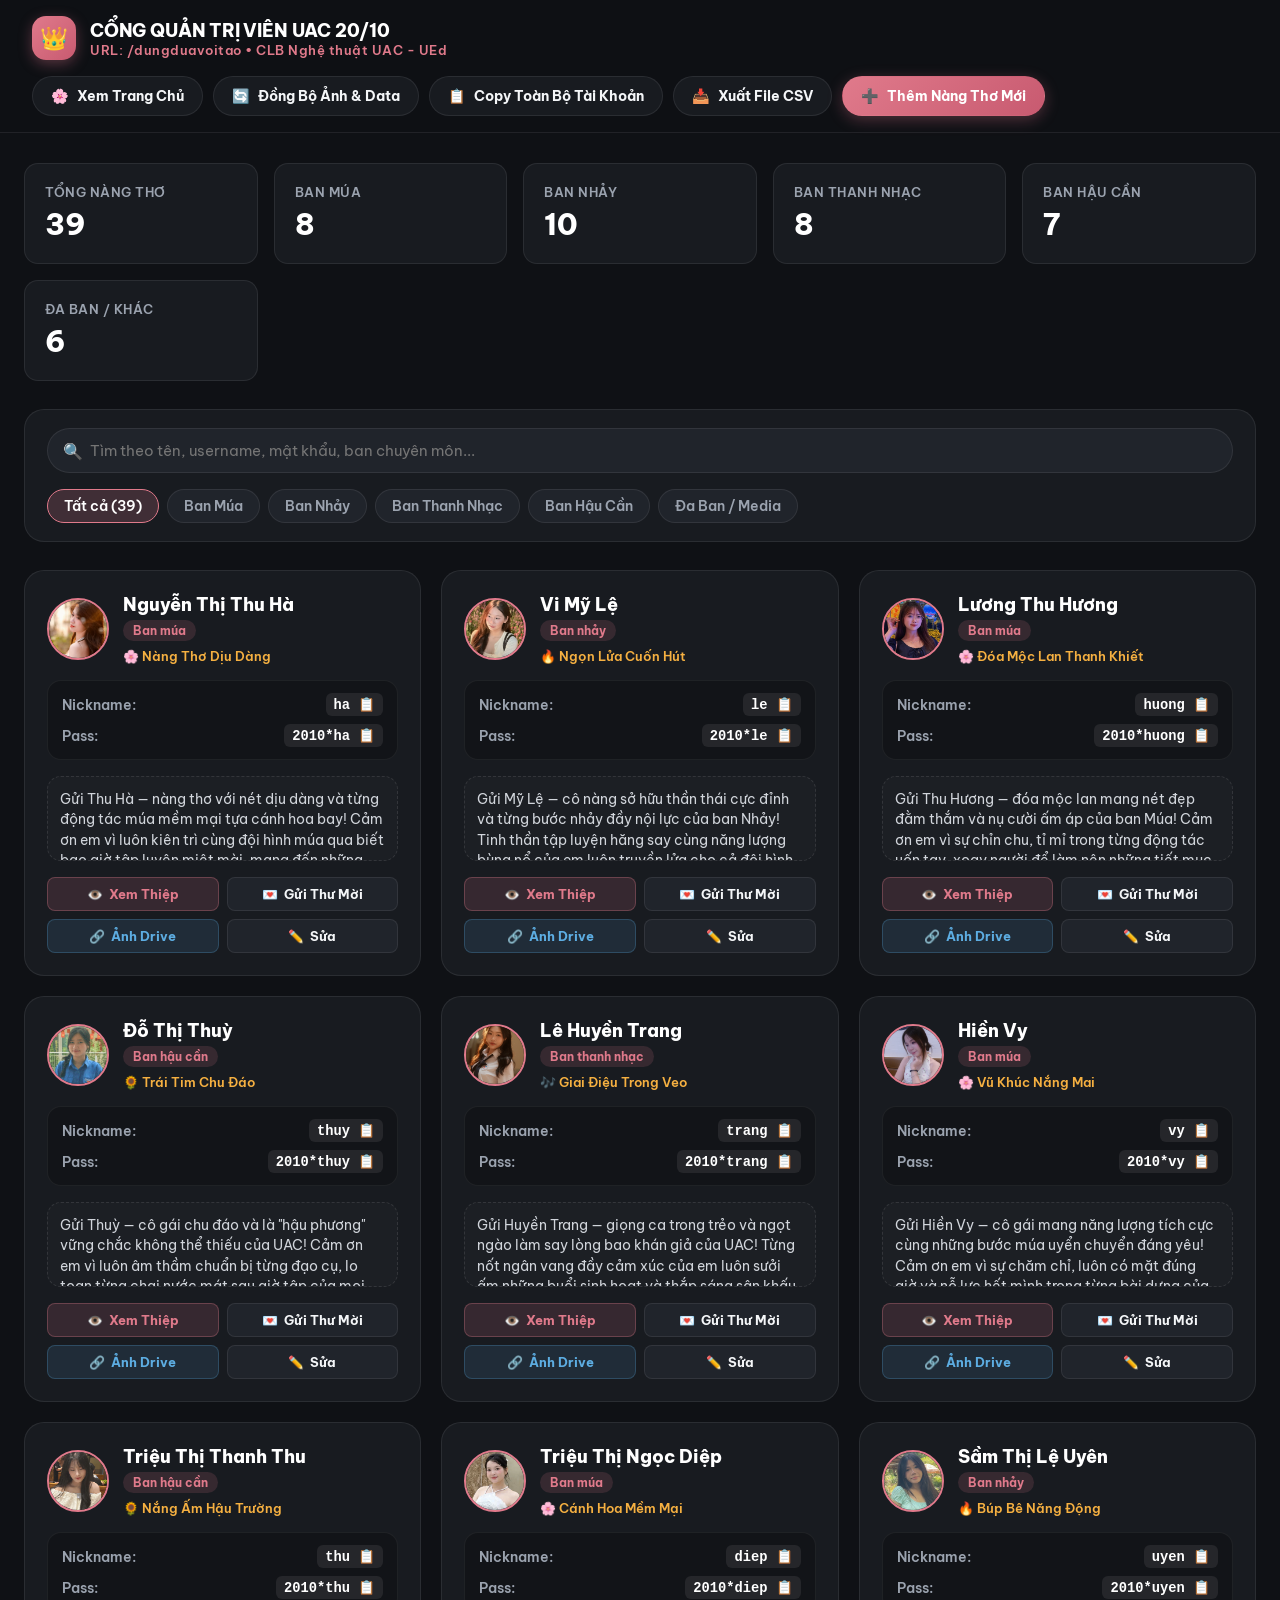
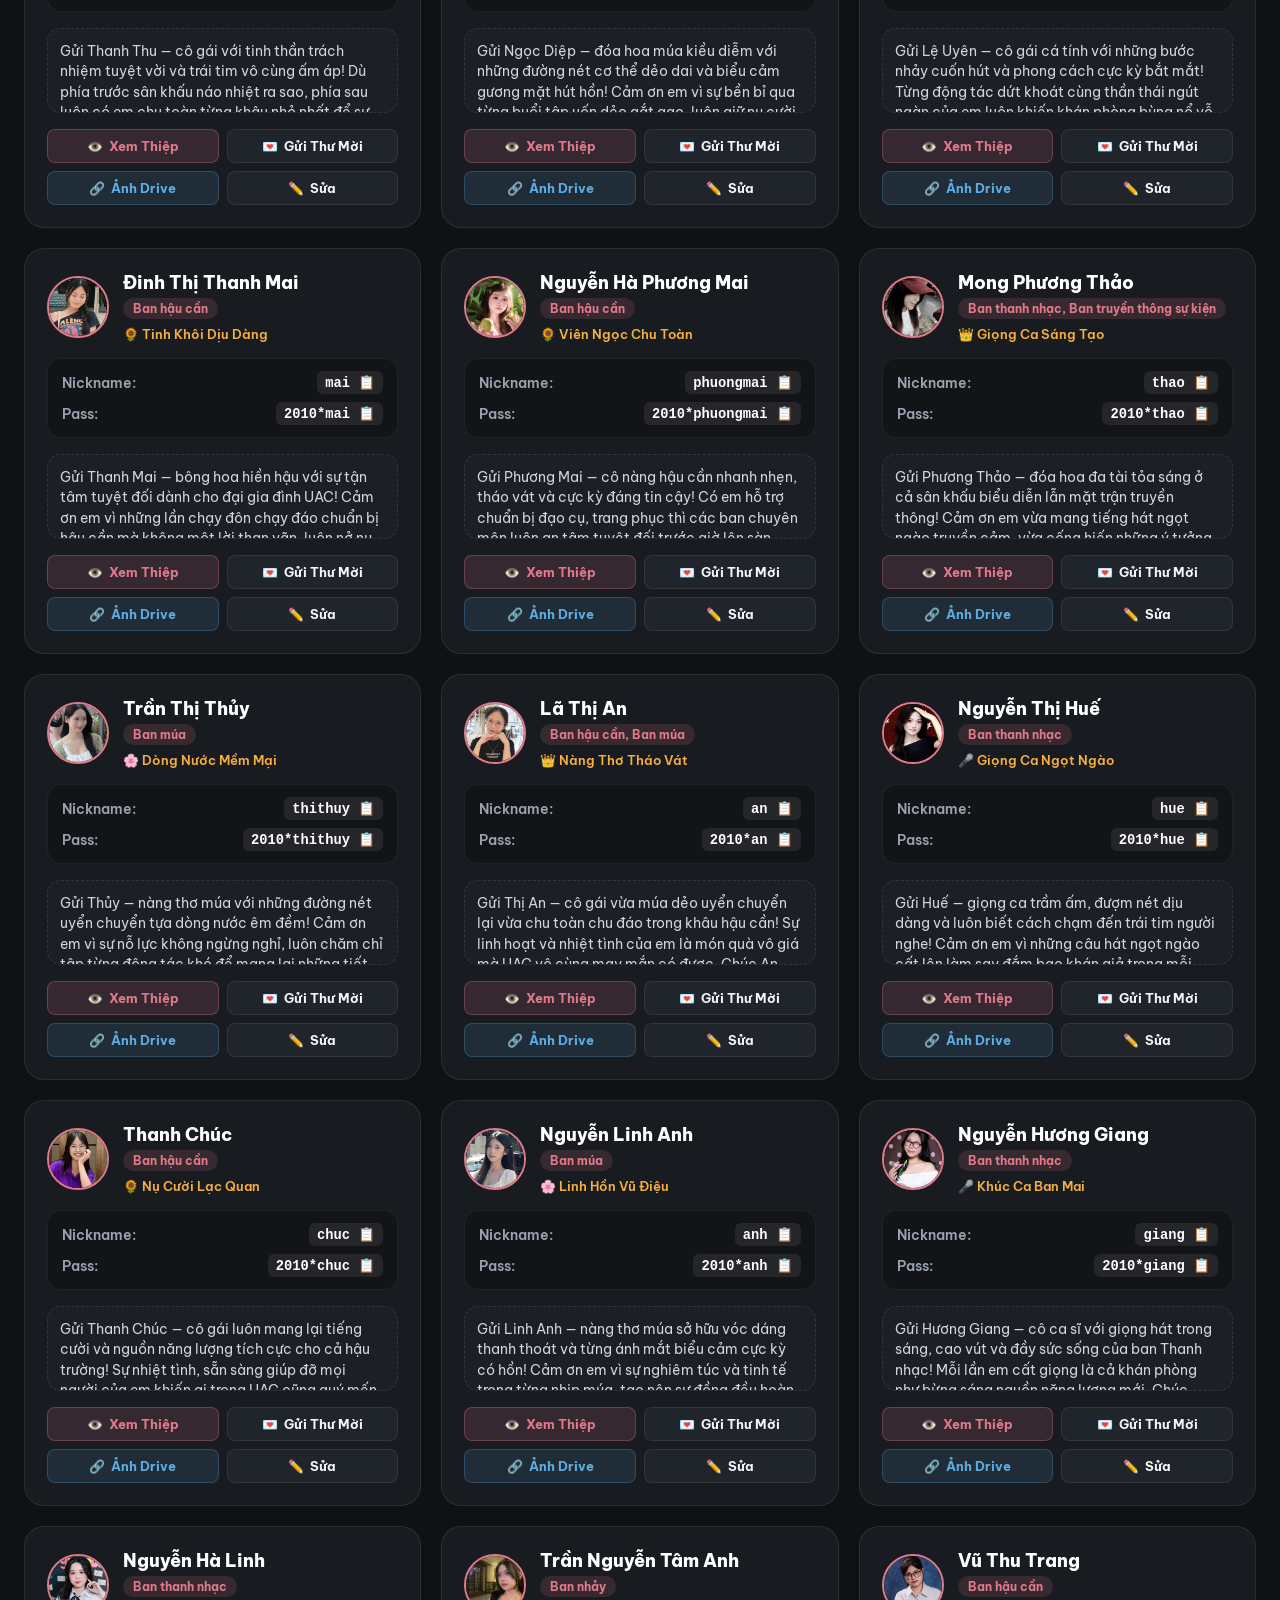
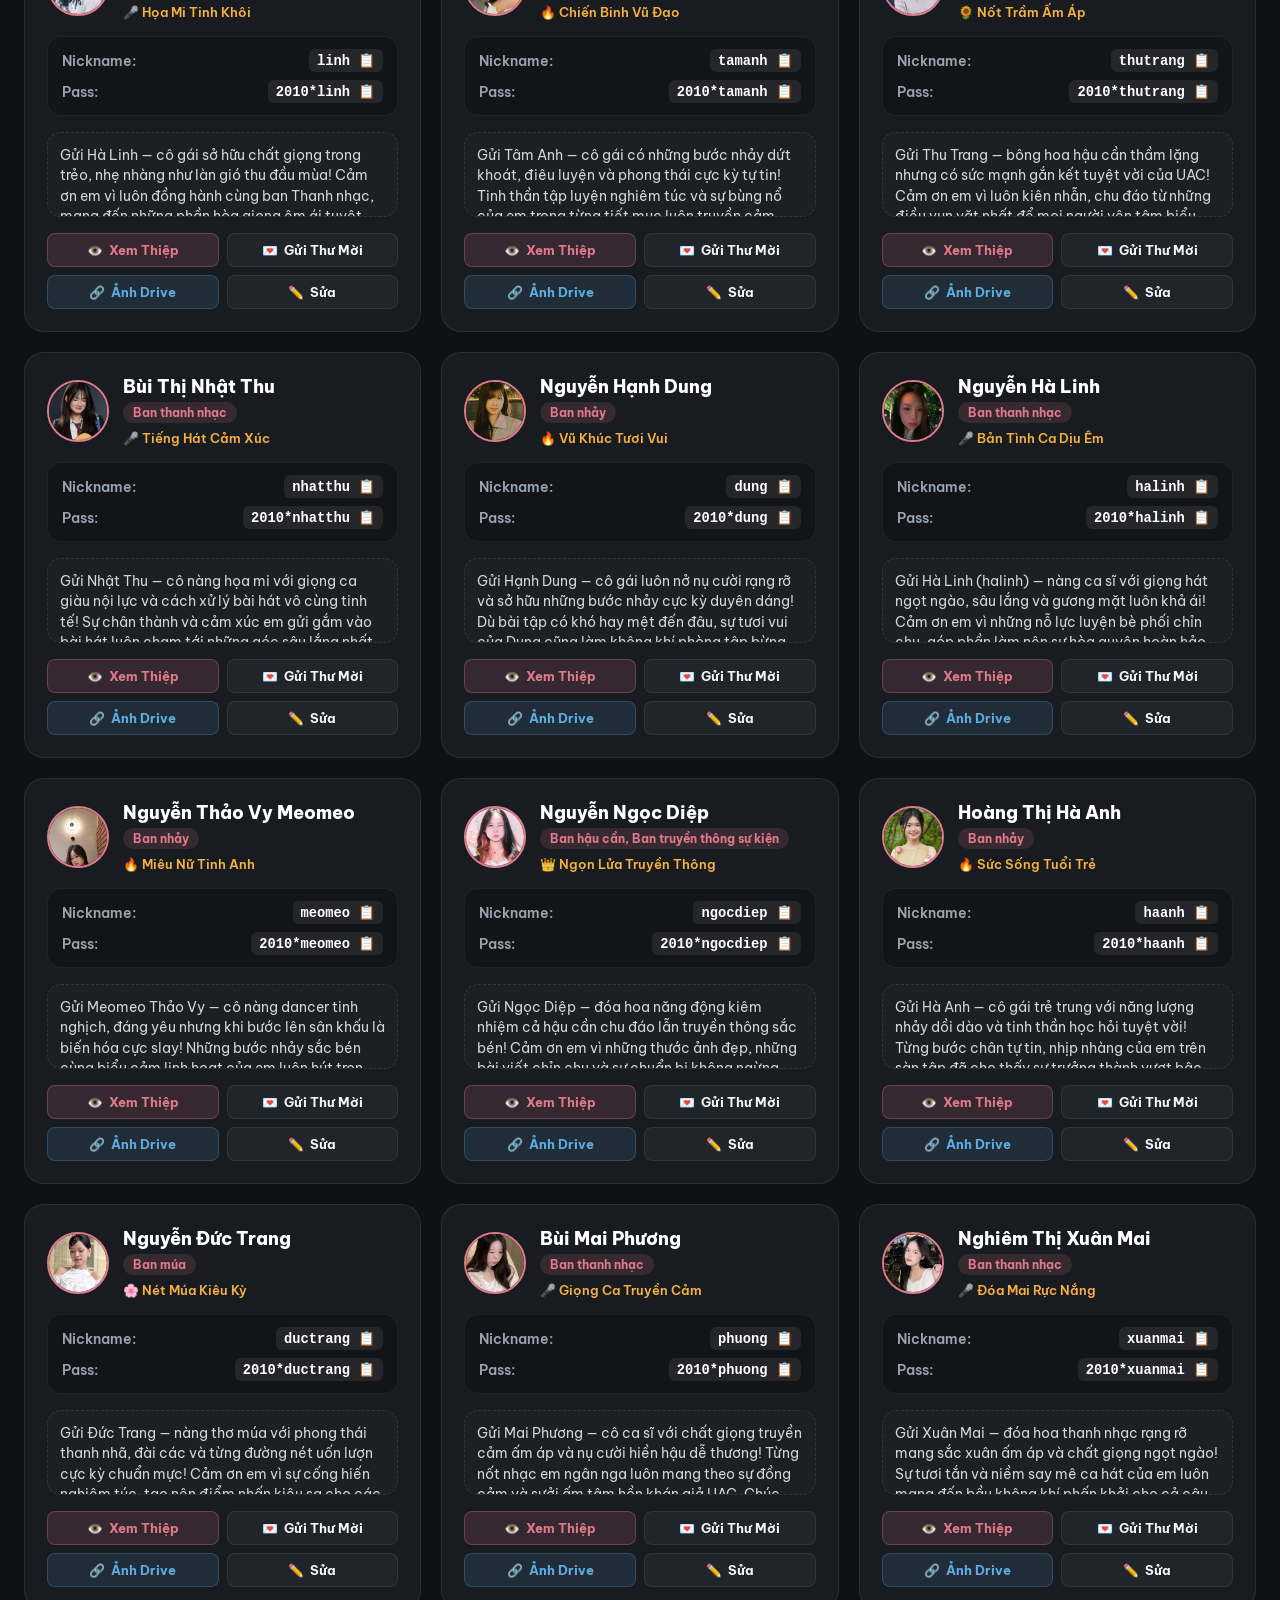
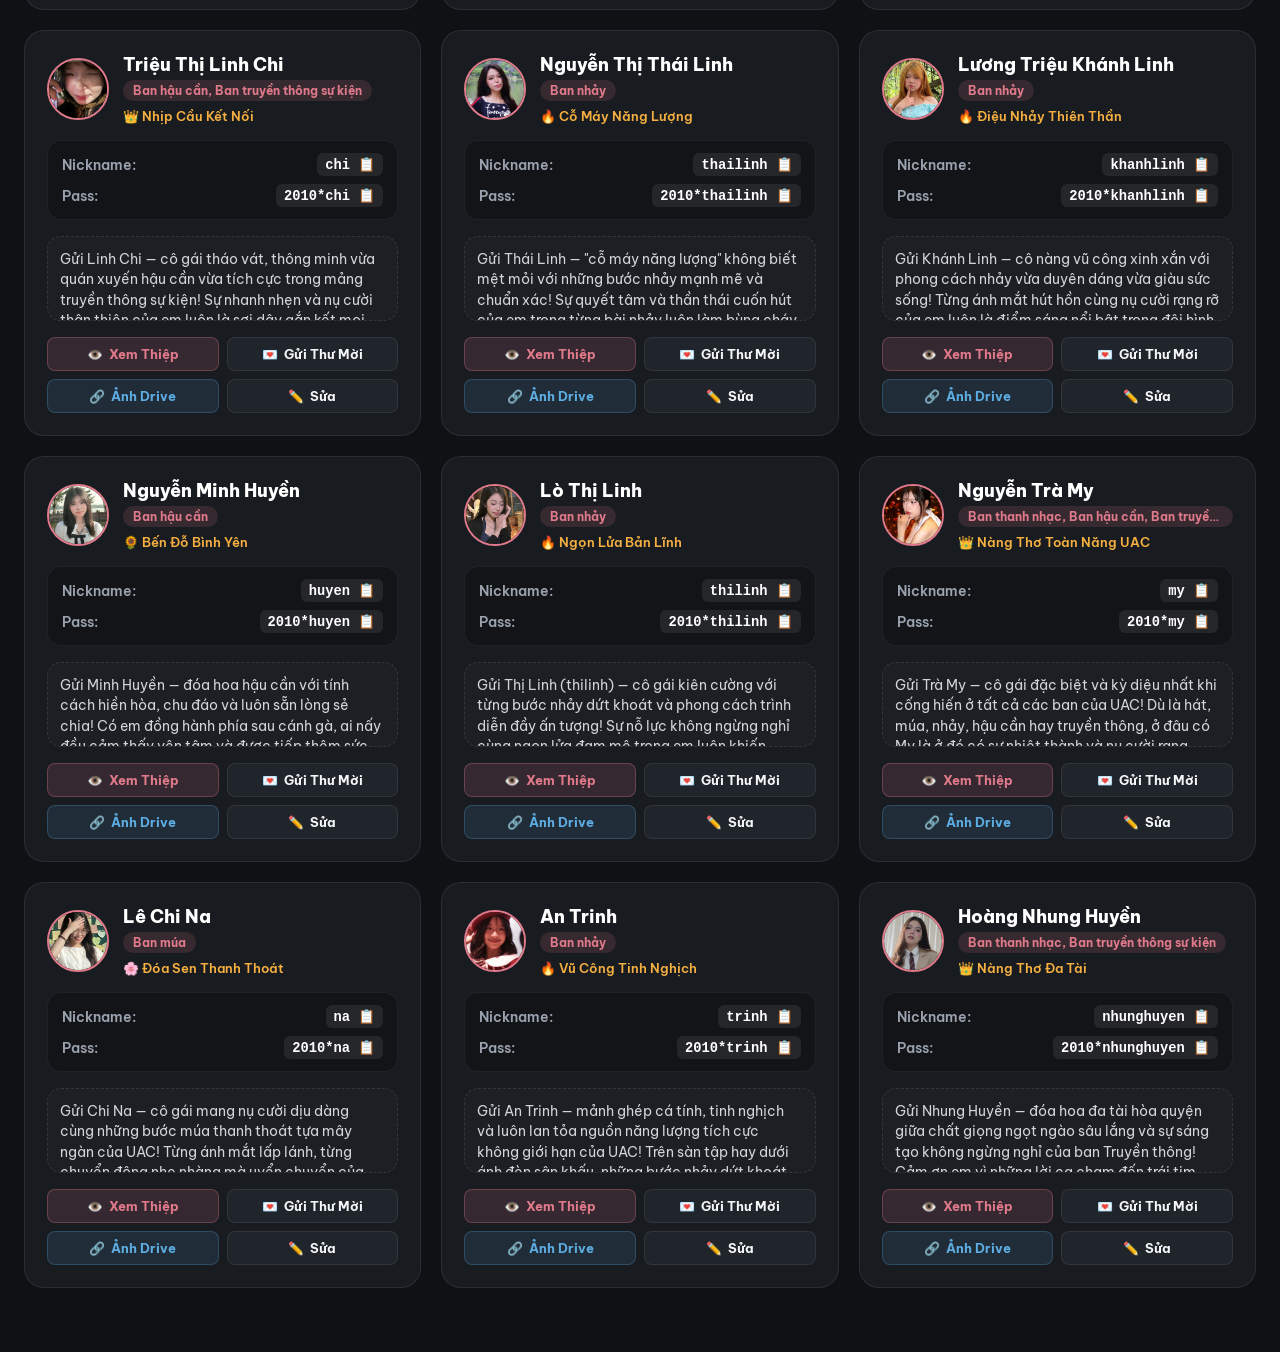
==== commit 0281df13: "update lời chúc, fix lỗi tải ảnh" ====
--- a/dungduavoitao/index.html
+++ b/dungduavoitao/index.html
@@ -742,43 +742,25 @@
   </div>
 
   <!-- Data Script with cache buster -->
-  <script src="../assets/js/data.js?v=20118"></script>
+  <script src="../assets/js/data.js?v=20261021_v2"></script>
 
   <!-- Admin Script -->
   <script>
-    // Load members from localStorage or data.js with auto-merge for new members
+    // Load members from localStorage or data.js with auto-version sync
+    const CURRENT_DATA_VERSION = window.UAC_DATA_VERSION || "20261021_v2";
     function getStoredMembers() {
       let list = window.UAC_MEMBERS || [];
       try {
+        const storedVersion = localStorage.getItem('UAC_DATA_VERSION');
+        if (storedVersion !== CURRENT_DATA_VERSION) {
+          localStorage.setItem('UAC_DATA_VERSION', CURRENT_DATA_VERSION);
+          localStorage.setItem('UAC_CUSTOM_MEMBERS', JSON.stringify(list));
+          return list;
+        }
         const stored = localStorage.getItem('UAC_CUSTOM_MEMBERS');
         if (stored) {
           let parsed = JSON.parse(stored);
           if (Array.isArray(parsed) && parsed.length > 0) {
-            // Auto sync fresh data & photos from window.UAC_MEMBERS
-            if (window.UAC_MEMBERS && window.UAC_MEMBERS.length > 0) {
-              parsed.forEach(p => {
-                const fresh = window.UAC_MEMBERS.find(m => m.id === p.id || m.username === p.username);
-                if (fresh) {
-                  if (fresh.photo && (!p.photo || p.photo.includes('unsplash.com'))) {
-                    p.photo = fresh.photo;
-                  }
-                  if (fresh.personalWish && (!p.personalWish || p.personalWish.length < 15)) {
-                    p.personalWish = fresh.personalWish;
-                    p.quotes = fresh.quotes;
-                  }
-                }
-              });
-
-              // Auto merge any new members from window.UAC_MEMBERS that are missing in parsed
-              window.UAC_MEMBERS.forEach(wm => {
-                const exists = parsed.some(pm => pm.id === wm.id || pm.username === wm.username);
-                if (!exists) {
-                  parsed.push(wm);
-                }
-              });
-
-              localStorage.setItem('UAC_CUSTOM_MEMBERS', JSON.stringify(parsed));
-            }
             return parsed;
           }
         }
